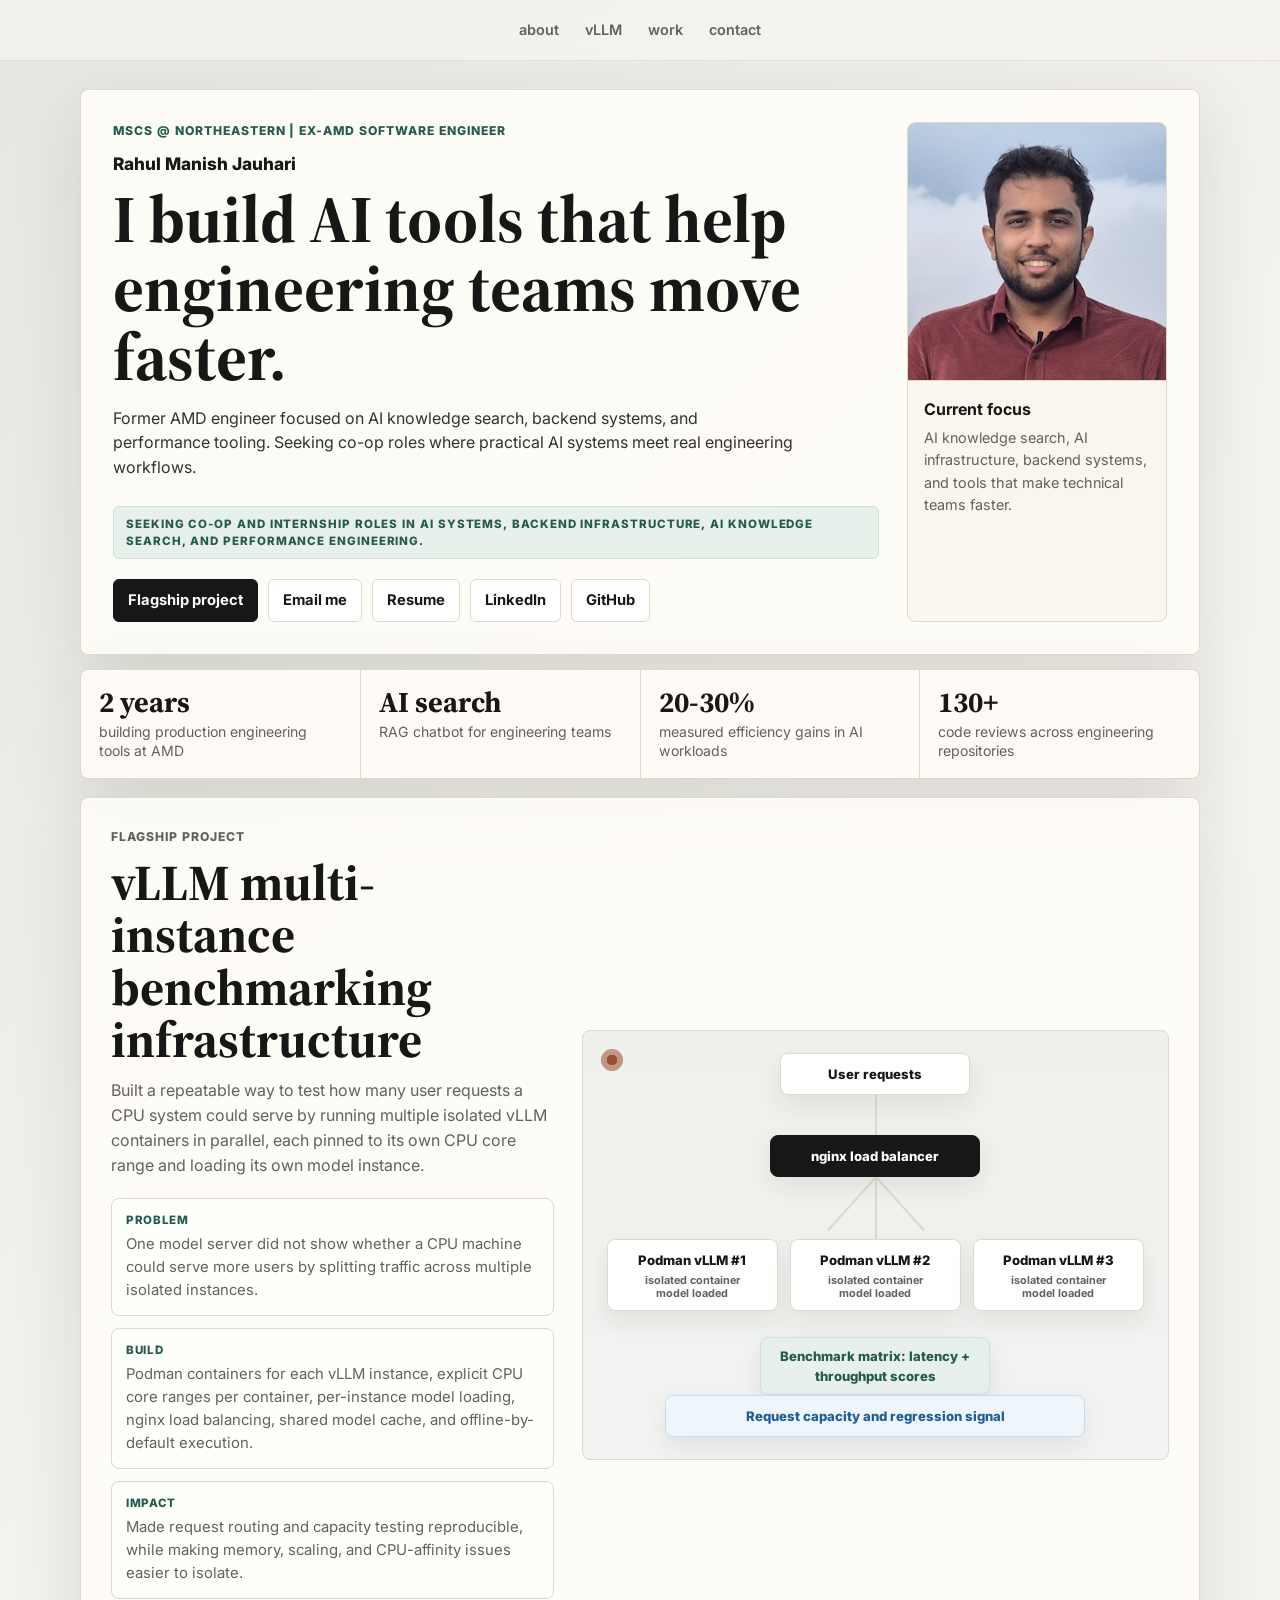
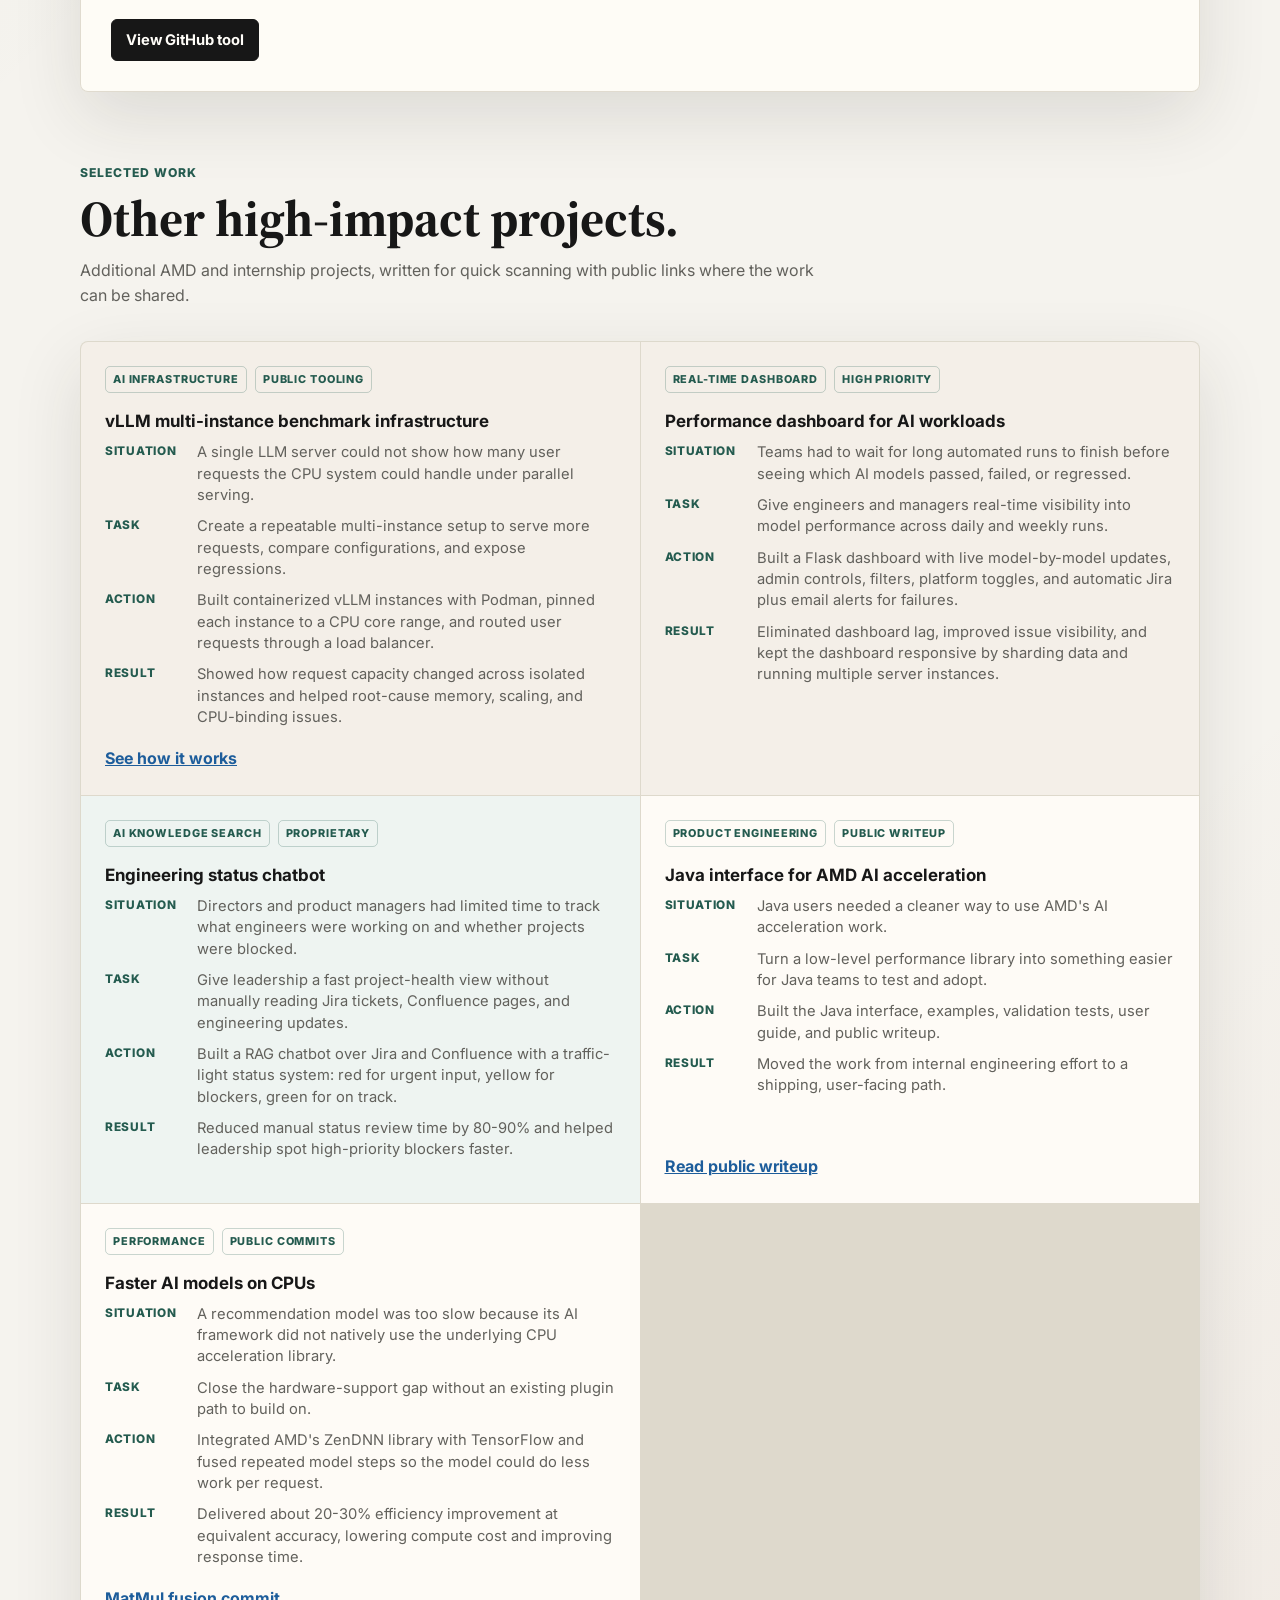
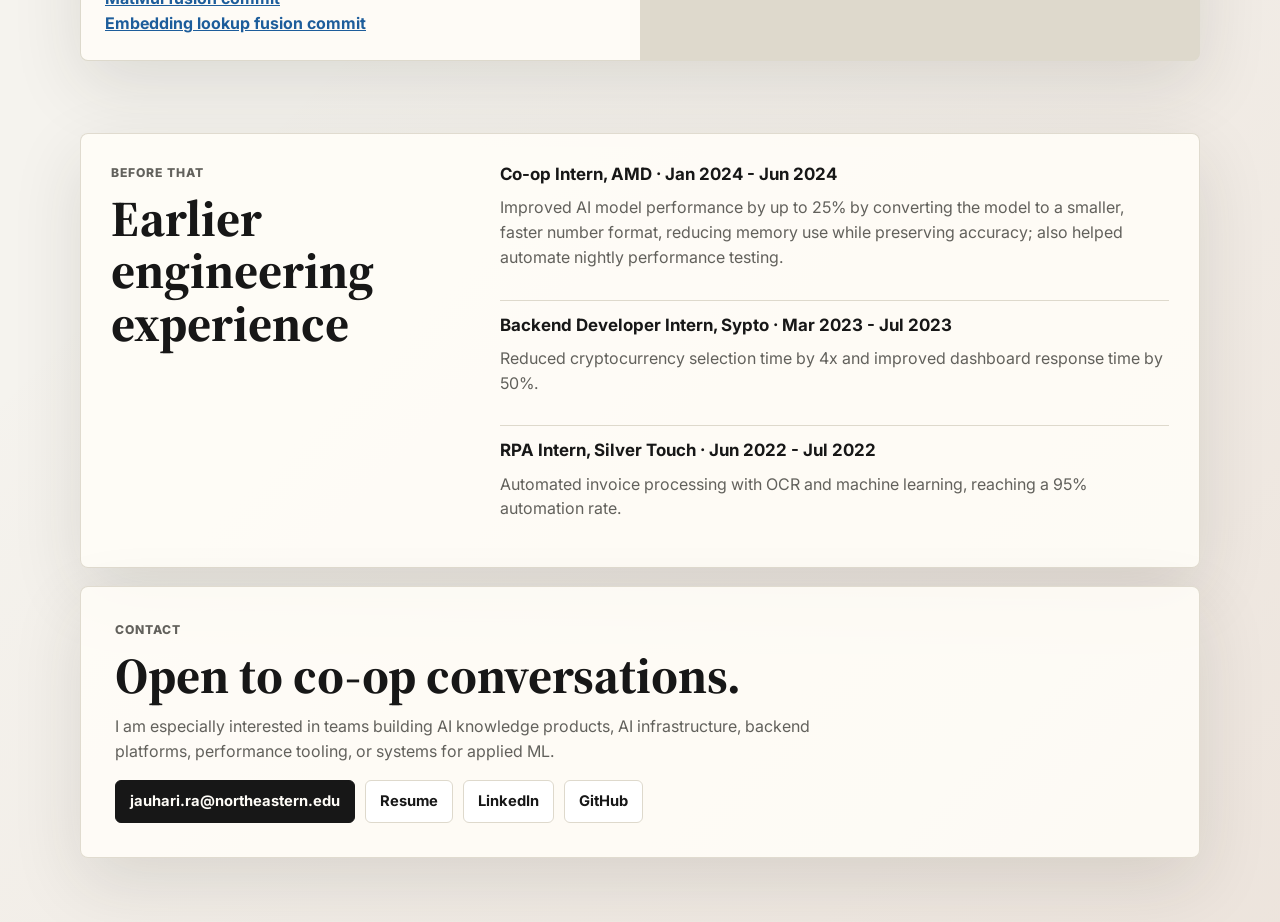
==== index.html @ abf19b7b "Remove code sharing disclaimer" ====
<!DOCTYPE html>
<html lang="en">
<head>
<meta charset="UTF-8">
<meta name="viewport" content="width=device-width, initial-scale=1.0">
<meta name="description" content="Rahul Manish Jauhari is an MSCS student at Northeastern and former AMD software engineer focused on practical AI systems, AI knowledge search, performance engineering, and backend infrastructure.">
<title>Rahul Manish Jauhari | Practical AI Systems</title>
<link rel="preconnect" href="https://fonts.googleapis.com">
<link rel="preconnect" href="https://fonts.gstatic.com" crossorigin>
<link href="https://fonts.googleapis.com/css2?family=Inter:wght@400;500;600;700;800&family=Source+Serif+4:wght@500;600;700&display=swap" rel="stylesheet">
<link rel="stylesheet" href="style.css">
</head>
<body>
<nav class="site-nav" aria-label="Primary">
  <a href="#about">about</a>
  <a href="#flagship">vLLM</a>
  <a href="#work">work</a>
  <a href="#contact">contact</a>
</nav>

<main>
  <section class="hero" id="about">
    <div class="hero-copy">
      <p class="kicker">MSCS @ Northeastern | Ex-AMD Software Engineer</p>
      <p class="identity">Rahul Manish Jauhari</p>
      <h1>I build AI tools that help engineering teams move faster.</h1>
      <p class="lede">
        Former AMD engineer focused on AI knowledge search, backend systems, and performance tooling. Seeking co-op roles where practical AI systems meet real engineering workflows.
      </p>
      <div class="availability">Seeking co-op and internship roles in AI systems, backend infrastructure, AI knowledge search, and performance engineering.</div>
      <div class="actions" aria-label="Primary links">
        <a class="button primary" href="#flagship">Flagship project</a>
        <a class="button" href="mailto:jauhari.ra@northeastern.edu">Email me</a>
        <a class="button" href="mailto:jauhari.ra@northeastern.edu?subject=Resume%20request">Resume</a>
        <a class="button" href="https://www.linkedin.com/in/rahuljauhari/" target="_blank" rel="noopener">LinkedIn</a>
        <a class="button" href="https://github.com/rahuljauhari3" target="_blank" rel="noopener">GitHub</a>
      </div>
    </div>
    <aside class="portrait-card" aria-label="Rahul Jauhari profile">
      <img src="photo.png" alt="Rahul Jauhari">
      <div>
        <strong>Current focus</strong>
        <span>AI knowledge search, AI infrastructure, backend systems, and tools that make technical teams faster.</span>
      </div>
    </aside>
  </section>

  <section class="metrics" aria-label="Career highlights">
    <div>
      <strong>2 years</strong>
      <span>building production engineering tools at AMD</span>
    </div>
    <div>
      <strong>AI search</strong>
      <span>RAG chatbot for engineering teams</span>
    </div>
    <div>
      <strong>20-30%</strong>
      <span>measured efficiency gains in AI workloads</span>
    </div>
    <div>
      <strong>130+</strong>
      <span>code reviews across engineering repositories</span>
    </div>
  </section>

  <section class="flagship" id="flagship" aria-label="vLLM multi-instance benchmark infrastructure case study">
    <div class="flagship-copy">
      <p class="kicker">Flagship project</p>
      <h2>vLLM multi-instance benchmarking infrastructure</h2>
      <p>Built a repeatable way to test how many user requests a CPU system could serve by running multiple isolated vLLM containers in parallel, each pinned to its own CPU core range and loading its own model instance.</p>
      <dl class="case-points">
        <div><dt>Problem</dt><dd>One model server did not show whether a CPU machine could serve more users by splitting traffic across multiple isolated instances.</dd></div>
        <div><dt>Build</dt><dd>Podman containers for each vLLM instance, explicit CPU core ranges per container, per-instance model loading, nginx load balancing, shared model cache, and offline-by-default execution.</dd></div>
        <div><dt>Impact</dt><dd>Made request routing and capacity testing reproducible, while making memory, scaling, and CPU-affinity issues easier to isolate.</dd></div>
      </dl>
      <div class="actions compact-actions">
        <a class="button primary" href="https://github.com/amd/ZenDNN-pytorch-plugin/tree/main/.claude/skills/build-vllm-zentorch" target="_blank" rel="noopener">View GitHub tool</a>
      </div>
    </div>
    <div class="benchmark-animation" aria-label="Animated diagram of the vLLM benchmark flow">
      <div class="anim-node request">User requests</div>
      <div class="anim-line line-down"></div>
      <div class="anim-node balancer">nginx load balancer</div>
      <div class="fan fan-left"></div>
      <div class="fan fan-center"></div>
      <div class="fan fan-right"></div>
      <div class="instance-row">
        <div class="anim-node instance">Podman vLLM #1<span>isolated container<br>model loaded</span></div>
        <div class="anim-node instance">Podman vLLM #2<span>isolated container<br>model loaded</span></div>
        <div class="anim-node instance">Podman vLLM #3<span>isolated container<br>model loaded</span></div>
      </div>
      <div class="anim-node cache">Benchmark matrix: latency + throughput scores</div>
      <div class="anim-node results">Request capacity and regression signal</div>
      <span class="packet packet-a"></span>
      <span class="packet packet-b"></span>
      <span class="packet packet-c"></span>
      <span class="packet packet-d"></span>
      <span class="packet packet-e"></span>
      <span class="packet packet-f"></span>
    </div>
  </section>

  <section class="section-heading" id="work">
    <p class="kicker">Selected work</p>
    <h2>Other high-impact projects.</h2>
    <p>Additional AMD and internship projects, written for quick scanning with public links where the work can be shared.</p>
  </section>

  <section class="work-grid" aria-label="Selected AMD work in STAR format">
    <article class="work-card featured alt">
      <div class="card-topline">
        <span>AI infrastructure</span>
        <span>Public tooling</span>
      </div>
      <h3>vLLM multi-instance benchmark infrastructure</h3>
      <dl class="star-list">
        <div><dt>Situation</dt><dd>A single LLM server could not show how many user requests the CPU system could handle under parallel serving.</dd></div>
        <div><dt>Task</dt><dd>Create a repeatable multi-instance setup to serve more requests, compare configurations, and expose regressions.</dd></div>
        <div><dt>Action</dt><dd>Built containerized vLLM instances with Podman, pinned each instance to a CPU core range, and routed user requests through a load balancer.</dd></div>
        <div><dt>Result</dt><dd>Showed how request capacity changed across isolated instances and helped root-cause memory, scaling, and CPU-binding issues.</dd></div>
      </dl>
      <a href="#flagship">See how it works</a>
    </article>

    <article class="work-card featured alt">
      <div class="card-topline">
        <span>Real-time dashboard</span>
        <span>High priority</span>
      </div>
      <h3>Performance dashboard for AI workloads</h3>
      <dl class="star-list">
        <div><dt>Situation</dt><dd>Teams had to wait for long automated runs to finish before seeing which AI models passed, failed, or regressed.</dd></div>
        <div><dt>Task</dt><dd>Give engineers and managers real-time visibility into model performance across daily and weekly runs.</dd></div>
        <div><dt>Action</dt><dd>Built a Flask dashboard with live model-by-model updates, admin controls, filters, platform toggles, and automatic Jira plus email alerts for failures.</dd></div>
        <div><dt>Result</dt><dd>Eliminated dashboard lag, improved issue visibility, and kept the dashboard responsive by sharding data and running multiple server instances.</dd></div>
      </dl>
    </article>

    <article class="work-card featured">
      <div class="card-topline">
        <span>AI knowledge search</span>
        <span>Proprietary</span>
      </div>
      <h3>Engineering status chatbot</h3>
      <dl class="star-list">
        <div><dt>Situation</dt><dd>Directors and product managers had limited time to track what engineers were working on and whether projects were blocked.</dd></div>
        <div><dt>Task</dt><dd>Give leadership a fast project-health view without manually reading Jira tickets, Confluence pages, and engineering updates.</dd></div>
        <div><dt>Action</dt><dd>Built a RAG chatbot over Jira and Confluence with a traffic-light status system: red for urgent input, yellow for blockers, green for on track.</dd></div>
        <div><dt>Result</dt><dd>Reduced manual status review time by 80-90% and helped leadership spot high-priority blockers faster.</dd></div>
      </dl>
    </article>

    <article class="work-card">
      <div class="card-topline">
        <span>Product engineering</span>
        <span>Public writeup</span>
      </div>
      <h3>Java interface for AMD AI acceleration</h3>
      <dl class="star-list">
        <div><dt>Situation</dt><dd>Java users needed a cleaner way to use AMD's AI acceleration work.</dd></div>
        <div><dt>Task</dt><dd>Turn a low-level performance library into something easier for Java teams to test and adopt.</dd></div>
        <div><dt>Action</dt><dd>Built the Java interface, examples, validation tests, user guide, and public writeup.</dd></div>
        <div><dt>Result</dt><dd>Moved the work from internal engineering effort to a shipping, user-facing path.</dd></div>
      </dl>
      <a href="https://github.com/tensorflow/java/commit/3f94211d016fe8ec3f34a1f20b6824e865b2b8a9" target="_blank" rel="noopener">Read public writeup</a>
    </article>

    <article class="work-card">
      <div class="card-topline">
        <span>Performance</span>
        <span>Public commits</span>
      </div>
      <h3>Faster AI models on CPUs</h3>
      <dl class="star-list">
        <div><dt>Situation</dt><dd>A recommendation model was too slow because its AI framework did not natively use the underlying CPU acceleration library.</dd></div>
        <div><dt>Task</dt><dd>Close the hardware-support gap without an existing plugin path to build on.</dd></div>
        <div><dt>Action</dt><dd>Integrated AMD's ZenDNN library with TensorFlow and fused repeated model steps so the model could do less work per request.</dd></div>
        <div><dt>Result</dt><dd>Delivered about 20-30% efficiency improvement at equivalent accuracy, lowering compute cost and improving response time.</dd></div>
      </dl>
      <a href="https://github.com/amd/ZenDNN-tensorflow-plugin/commit/2c1650050182f00a0d45e8ec404236c8e188586e" target="_blank" rel="noopener">MatMul fusion commit</a>
      <a href="https://github.com/amd/ZenDNN-tensorflow-plugin/commit/29389e491c4b8b970abcb4ea4f7fc2820c6c2945" target="_blank" rel="noopener">Embedding lookup fusion commit</a>
    </article>
  </section>

  <section class="experience-strip" aria-label="Additional experience">
    <div>
      <p class="kicker">Before that</p>
      <h2>Earlier engineering experience</h2>
    </div>
    <div class="timeline">
      <article>
        <h3>Co-op Intern, AMD · Jan 2024 - Jun 2024</h3>
        <p>Improved AI model performance by up to 25% by converting the model to a smaller, faster number format, reducing memory use while preserving accuracy; also helped automate nightly performance testing.</p>
      </article>
      <article>
        <h3>Backend Developer Intern, Sypto · Mar 2023 - Jul 2023</h3>
        <p>Reduced cryptocurrency selection time by 4x and improved dashboard response time by 50%.</p>
      </article>
      <article>
        <h3>RPA Intern, Silver Touch · Jun 2022 - Jul 2022</h3>
        <p>Automated invoice processing with OCR and machine learning, reaching a 95% automation rate.</p>
      </article>
    </div>
  </section>

  <section class="contact" id="contact">
    <p class="kicker">Contact</p>
    <h2>Open to co-op conversations.</h2>
    <p>I am especially interested in teams building AI knowledge products, AI infrastructure, backend platforms, performance tooling, or systems for applied ML.</p>
    <div class="actions">
      <a class="button primary" href="mailto:jauhari.ra@northeastern.edu">jauhari.ra@northeastern.edu</a>
      <a class="button" href="mailto:jauhari.ra@northeastern.edu?subject=Resume%20request">Resume</a>
      <a class="button" href="https://www.linkedin.com/in/rahuljauhari/" target="_blank" rel="noopener">LinkedIn</a>
      <a class="button" href="https://github.com/rahuljauhari3" target="_blank" rel="noopener">GitHub</a>
    </div>
  </section>
</main>
</body>
</html>
---- style.css ----
:root {
  --bg: #f5f3ee;
  --paper: #fffdf8;
  --ink: #171717;
  --muted: #62615c;
  --line: #ded9cc;
  --soft: #ebe7dc;
  --green: #245b4f;
  --blue: #1d5d9b;
  --rust: #9a4f2e;
  --shadow: 0 24px 70px rgba(43, 38, 29, 0.12);
}

* {
  box-sizing: border-box;
}

html {
  scroll-behavior: smooth;
}

body {
  margin: 0;
  background:
    linear-gradient(135deg, rgba(36, 91, 79, 0.08), transparent 32%),
    linear-gradient(315deg, rgba(154, 79, 46, 0.09), transparent 34%),
    var(--bg);
  color: var(--ink);
  font-family: Inter, -apple-system, BlinkMacSystemFont, "Segoe UI", sans-serif;
  line-height: 1.55;
}

.site-nav {
  position: sticky;
  top: 0;
  z-index: 10;
  display: flex;
  justify-content: center;
  gap: 6px;
  padding: 12px 16px;
  background: rgba(245, 243, 238, 0.82);
  border-bottom: 1px solid rgba(222, 217, 204, 0.72);
  backdrop-filter: blur(14px);
}

.site-nav a {
  padding: 7px 10px;
  color: var(--muted);
  border-radius: 6px;
  font-size: 0.9rem;
  font-weight: 600;
  text-decoration: none;
}

.site-nav a:hover {
  color: var(--ink);
  background: rgba(255, 253, 248, 0.9);
}

main {
  width: min(1120px, calc(100% - 32px));
  margin: 0 auto;
  padding: 28px 0 64px;
}

.hero,
.metrics,
.work-grid,
.system-sketch,
.details-grid,
.flagship,
.experience-strip,
.contact {
  border: 1px solid rgba(222, 217, 204, 0.92);
  background: rgba(255, 253, 248, 0.88);
  box-shadow: var(--shadow);
}

.hero {
  display: grid;
  grid-template-columns: minmax(0, 1fr) 260px;
  gap: 28px;
  align-items: stretch;
  padding: 32px;
  border-radius: 8px;
}

.hero-copy {
  display: flex;
  flex-direction: column;
  justify-content: center;
}

.kicker,
.card-topline,
.availability {
  letter-spacing: 0.08em;
  text-transform: uppercase;
}

.kicker {
  margin: 0 0 10px;
  color: var(--green);
  font-size: 0.76rem;
  font-weight: 800;
}

.identity {
  margin: 0 0 6px;
  color: var(--ink);
  font-size: 1.08rem;
  font-weight: 800;
}

h1,
h2,
h3,
p {
  margin-top: 0;
}

h1,
h2 {
  font-family: "Source Serif 4", Georgia, serif;
  line-height: 1.04;
}

h1 {
  max-width: 720px;
  margin-bottom: 14px;
  font-size: clamp(2.15rem, 5.2vw, 4.2rem);
  letter-spacing: 0;
}

h2 {
  margin-bottom: 12px;
  font-size: clamp(1.8rem, 4vw, 3.15rem);
  letter-spacing: 0;
}

h3 {
  margin-bottom: 10px;
  font-size: 1.06rem;
  line-height: 1.25;
}

.lede {
  max-width: 680px;
  color: #33322e;
  font-size: 1rem;
}

.availability {
  width: fit-content;
  max-width: 100%;
  margin: 10px 0 20px;
  padding: 9px 12px;
  color: var(--green);
  background: #e8f0ec;
  border: 1px solid #cfe1d9;
  border-radius: 6px;
  font-size: 0.72rem;
  font-weight: 800;
  line-height: 1.45;
}

.actions {
  display: flex;
  flex-wrap: wrap;
  gap: 10px;
}

.button {
  display: inline-flex;
  min-height: 42px;
  align-items: center;
  justify-content: center;
  padding: 9px 14px;
  color: var(--ink);
  background: #ffffff;
  border: 1px solid var(--line);
  border-radius: 6px;
  font-size: 0.92rem;
  font-weight: 700;
  text-decoration: none;
}

.button.primary {
  color: #fffdf8;
  background: var(--ink);
  border-color: var(--ink);
}

.button:hover {
  transform: translateY(-1px);
}

.portrait-card {
  display: flex;
  flex-direction: column;
  min-height: 100%;
  overflow: hidden;
  border: 1px solid var(--line);
  border-radius: 8px;
  background: #f9f6ee;
}

.portrait-card img {
  width: 100%;
  aspect-ratio: 1 / 1;
  object-fit: cover;
  border-bottom: 1px solid var(--line);
}

.portrait-card div {
  padding: 16px;
}

.portrait-card strong,
.portrait-card span {
  display: block;
}

.portrait-card span {
  margin-top: 5px;
  color: var(--muted);
  font-size: 0.9rem;
}

@media (max-width: 1040px) and (min-width: 921px) {
  .hero {
    grid-template-columns: minmax(0, 1fr) 220px;
  }
}

.metrics {
  display: grid;
  grid-template-columns: repeat(4, minmax(0, 1fr));
  gap: 1px;
  overflow: hidden;
  margin-top: 14px;
  border-radius: 8px;
  background: var(--line);
}

.metrics div {
  min-width: 0;
  padding: 18px;
  background: rgba(255, 253, 248, 0.96);
}

.metrics strong {
  display: block;
  margin-bottom: 5px;
  font-family: "Source Serif 4", Georgia, serif;
  font-size: 1.8rem;
  line-height: 1;
}

.metrics span {
  display: block;
  color: var(--muted);
  font-size: 0.88rem;
  line-height: 1.35;
}

.section-heading {
  max-width: 760px;
  padding: 72px 0 18px;
}

.section-heading p:not(.kicker) {
  color: var(--muted);
  font-size: 1rem;
}

.work-grid {
  display: grid;
  grid-template-columns: repeat(2, minmax(0, 1fr));
  gap: 1px;
  overflow: hidden;
  border-radius: 8px;
  background: var(--line);
}

.work-card {
  display: flex;
  min-width: 0;
  flex-direction: column;
  padding: 24px;
  background: rgba(255, 253, 248, 0.96);
}

.work-card.featured {
  background: #eef4f1;
}

.work-card.alt {
  background: #f4efe8;
}

.card-topline {
  display: flex;
  flex-wrap: wrap;
  gap: 8px;
  margin-bottom: 18px;
  color: var(--green);
  font-size: 0.68rem;
  font-weight: 800;
}

.card-topline span {
  padding: 4px 7px;
  border: 1px solid rgba(36, 91, 79, 0.24);
  border-radius: 5px;
}

.work-card p,
.work-card li,
.details-grid p,
.experience-strip p,
.contact p,
.system-sketch p {
  color: var(--muted);
}

.work-card ul {
  margin: 6px 0 18px;
  padding-left: 18px;
}

.work-card li {
  margin-bottom: 8px;
  font-size: 0.92rem;
}

.star-list {
  display: grid;
  gap: 10px;
  margin: 0 0 18px;
}

.star-list div {
  display: grid;
  grid-template-columns: 82px minmax(0, 1fr);
  gap: 10px;
  align-items: start;
}

.star-list dt {
  color: var(--green);
  font-size: 0.74rem;
  font-weight: 800;
  letter-spacing: 0.06em;
  text-transform: uppercase;
}

.star-list dd {
  margin: 0;
  color: var(--muted);
  font-size: 0.92rem;
  line-height: 1.45;
}

.work-card a {
  margin-top: auto;
  color: var(--blue);
  font-weight: 700;
}

.flagship {
  display: grid;
  grid-template-columns: 0.86fr 1.14fr;
  gap: 28px;
  align-items: center;
  margin-top: 18px;
  padding: 30px;
  border-radius: 8px;
}

.flagship-copy p {
  color: var(--muted);
}

.case-points {
  display: grid;
  gap: 12px;
  margin: 20px 0;
}

.case-points div {
  padding: 13px 14px;
  background: rgba(255, 255, 255, 0.64);
  border: 1px solid var(--line);
  border-radius: 8px;
}

.case-points dt {
  margin-bottom: 3px;
  color: var(--green);
  font-size: 0.72rem;
  font-weight: 800;
  letter-spacing: 0.06em;
  text-transform: uppercase;
}

.case-points dd {
  margin: 0;
  color: var(--muted);
  font-size: 0.93rem;
}

.compact-actions {
  margin-top: 8px;
}

.benchmark-animation {
  position: relative;
  min-height: 430px;
  overflow: hidden;
  padding: 24px;
  background:
    linear-gradient(180deg, rgba(36, 91, 79, 0.08), rgba(29, 93, 155, 0.06)),
    #fffdf8;
  border: 1px solid var(--line);
  border-radius: 8px;
}

.anim-node {
  position: absolute;
  z-index: 2;
  display: flex;
  align-items: center;
  justify-content: center;
  min-height: 42px;
  padding: 8px 12px;
  color: var(--ink);
  background: #ffffff;
  border: 1px solid var(--line);
  border-radius: 8px;
  box-shadow: 0 10px 25px rgba(43, 38, 29, 0.08);
  font-size: 0.82rem;
  font-weight: 800;
  text-align: center;
}

.request {
  top: 22px;
  left: 50%;
  width: 190px;
  transform: translateX(-50%);
}

.balancer {
  top: 104px;
  left: 50%;
  width: 210px;
  color: #fffdf8;
  background: var(--ink);
  border-color: var(--ink);
  transform: translateX(-50%);
}

.instance-row {
  position: absolute;
  top: 208px;
  left: 24px;
  right: 24px;
  display: grid;
  grid-template-columns: repeat(3, minmax(0, 1fr));
  gap: 12px;
}

.instance-row .anim-node {
  position: static;
  min-height: 72px;
  flex-direction: column;
  gap: 4px;
  animation: node-pulse 3.6s ease-in-out infinite;
}

.instance-row .anim-node span {
  color: var(--muted);
  font-size: 0.68rem;
  font-weight: 700;
  line-height: 1.2;
}

.instance-row .anim-node:nth-child(2) {
  animation-delay: 0.35s;
}

.instance-row .anim-node:nth-child(3) {
  animation-delay: 0.7s;
}

.cache {
  left: 50%;
  top: 306px;
  width: 230px;
  color: var(--green);
  background: #e8f0ec;
  border-color: #cfe1d9;
  transform: translateX(-50%);
  animation: cache-pulse 3.6s ease-in-out infinite;
}

.results {
  left: 50%;
  bottom: 22px;
  width: min(420px, calc(100% - 48px));
  color: var(--blue);
  background: #eef5fb;
  border-color: #c8dceb;
  transform: translateX(-50%);
}

.anim-line,
.fan {
  position: absolute;
  z-index: 1;
  background: var(--line);
  transform-origin: top center;
}

.line-down {
  top: 64px;
  left: 50%;
  width: 2px;
  height: 40px;
}

.fan {
  top: 146px;
  left: 50%;
  width: 2px;
  height: 72px;
}

.fan-left {
  transform: rotate(42deg);
}

.fan-center {
  transform: rotate(0deg);
}

.fan-right {
  transform: rotate(-42deg);
}

.packet {
  position: absolute;
  z-index: 3;
  width: 10px;
  height: 10px;
  background: var(--rust);
  border-radius: 50%;
  box-shadow: 0 0 0 6px rgba(154, 79, 46, 0.12);
  animation-duration: 3.6s;
  animation-timing-function: linear;
  animation-iteration-count: infinite;
}

.packet-a { animation-name: packet-left; animation-delay: 0s; }
.packet-b { animation-name: packet-center; animation-delay: 0.55s; }
.packet-c { animation-name: packet-right; animation-delay: 1.1s; }
.packet-d { animation-name: packet-left; animation-delay: 1.65s; }
.packet-e { animation-name: packet-center; animation-delay: 2.2s; }
.packet-f { animation-name: packet-right; animation-delay: 2.75s; }

@keyframes packet-left {
  0% { top: 43px; left: 50%; opacity: 0; }
  8% { opacity: 1; }
  28% { top: 125px; left: 50%; }
  50% { top: 238px; left: 18%; }
  70% { top: 332px; left: 50%; }
  88% { top: 383px; left: 50%; opacity: 1; }
  100% { top: 383px; left: 50%; opacity: 0; }
}

@keyframes packet-center {
  0% { top: 43px; left: 50%; opacity: 0; }
  8% { opacity: 1; }
  28% { top: 125px; left: 50%; }
  50% { top: 238px; left: 50%; }
  70% { top: 332px; left: 50%; }
  88% { top: 383px; left: 50%; opacity: 1; }
  100% { top: 383px; left: 50%; opacity: 0; }
}

@keyframes packet-right {
  0% { top: 43px; left: 50%; opacity: 0; }
  8% { opacity: 1; }
  28% { top: 125px; left: 50%; }
  50% { top: 238px; left: 82%; }
  70% { top: 332px; left: 50%; }
  88% { top: 383px; left: 50%; opacity: 1; }
  100% { top: 383px; left: 50%; opacity: 0; }
}

@keyframes node-pulse {
  0%, 100% { border-color: var(--line); transform: translateY(0); }
  45% { border-color: var(--green); transform: translateY(-2px); }
}

@keyframes cache-pulse {
  0%, 100% { box-shadow: 0 10px 25px rgba(43, 38, 29, 0.08); }
  55% { box-shadow: 0 0 0 8px rgba(36, 91, 79, 0.1); }
}

@media (prefers-reduced-motion: reduce) {
  .packet,
  .instance-row .anim-node,
  .cache {
    animation: none;
  }
}

.system-sketch {
  display: grid;
  grid-template-columns: 0.9fr 1.1fr;
  gap: 26px;
  align-items: center;
  margin-top: 18px;
  padding: 30px;
  border-radius: 8px;
}

.flow {
  display: grid;
  grid-template-columns: repeat(5, minmax(0, 1fr));
  gap: 8px;
}

.flow span {
  display: flex;
  min-height: 76px;
  align-items: center;
  justify-content: center;
  padding: 10px;
  color: var(--ink);
  background: #fff;
  border: 1px solid var(--line);
  border-radius: 8px;
  font-size: 0.82rem;
  font-weight: 700;
  line-height: 1.25;
  text-align: center;
}

.details-grid {
  display: grid;
  grid-template-columns: repeat(2, minmax(0, 1fr));
  gap: 1px;
  overflow: hidden;
  border-radius: 8px;
  background: var(--line);
}

details {
  background: rgba(255, 253, 248, 0.96);
}

summary {
  padding: 20px 22px;
  cursor: pointer;
  font-weight: 800;
}

details p {
  margin: 0;
  padding: 0 22px 22px;
  font-size: 0.95rem;
}

.experience-strip {
  display: grid;
  grid-template-columns: 0.7fr 1.3fr;
  gap: 28px;
  margin-top: 72px;
  padding: 30px;
  border-radius: 8px;
}

.timeline {
  display: grid;
  gap: 14px;
}

.timeline article {
  padding-bottom: 14px;
  border-bottom: 1px solid var(--line);
}

.timeline article:last-child {
  padding-bottom: 0;
  border-bottom: 0;
}

.contact {
  margin-top: 18px;
  padding: 34px;
  border-radius: 8px;
}

.contact p {
  max-width: 720px;
}

@media (max-width: 920px) {
  .hero,
  .system-sketch,
  .flagship,
  .experience-strip {
    grid-template-columns: 1fr;
  }

  .portrait-card {
    display: grid;
    grid-template-columns: 112px minmax(0, 1fr);
    max-width: none;
  }

  .portrait-card img {
    height: 100%;
    border-right: 1px solid var(--line);
    border-bottom: 0;
  }

  .metrics,
  .work-grid,
  .details-grid {
    grid-template-columns: repeat(2, minmax(0, 1fr));
  }

  .flow {
    grid-template-columns: 1fr;
  }

  .flow span {
    min-height: 52px;
  }
}

@media (max-width: 620px) {
  main {
    width: min(100% - 24px, 1120px);
    padding-top: 18px;
  }

  .site-nav {
    justify-content: flex-start;
    overflow-x: auto;
  }

  .hero,
  .system-sketch,
  .flagship,
  .experience-strip,
  .contact {
    padding: 18px;
  }

  .benchmark-animation {
    min-height: 380px;
    padding: 18px;
  }

  .instance-row {
    left: 18px;
    right: 18px;
    gap: 7px;
  }

  .anim-node {
    font-size: 0.72rem;
    padding: 7px 8px;
  }

  .instance-row .anim-node {
    min-height: 78px;
  }

  .instance-row .anim-node span {
    font-size: 0.61rem;
  }

  .request,
  .balancer,
  .cache {
    width: min(210px, calc(100% - 36px));
  }

  .metrics,
  .work-grid,
  .details-grid {
    grid-template-columns: 1fr;
  }

  .work-card {
    padding: 22px;
  }

  .star-list div {
    grid-template-columns: 1fr;
    gap: 2px;
  }

  .section-heading {
    padding-top: 54px;
  }

  h1 {
    font-size: clamp(1.9rem, 10vw, 2.65rem);
    line-height: 1.08;
  }

  .identity {
    font-size: 1rem;
  }

  .lede {
    font-size: 0.95rem;
  }

  .availability {
    width: 100%;
    font-size: 0.68rem;
  }

  .actions .button {
    flex: 1 1 calc(50% - 10px);
  }

  .actions .button.primary {
    flex-basis: 100%;
  }

  .portrait-card {
    grid-template-columns: 82px minmax(0, 1fr);
  }

  .portrait-card div {
    padding: 12px;
  }

  .portrait-card span {
    font-size: 0.84rem;
  }
}
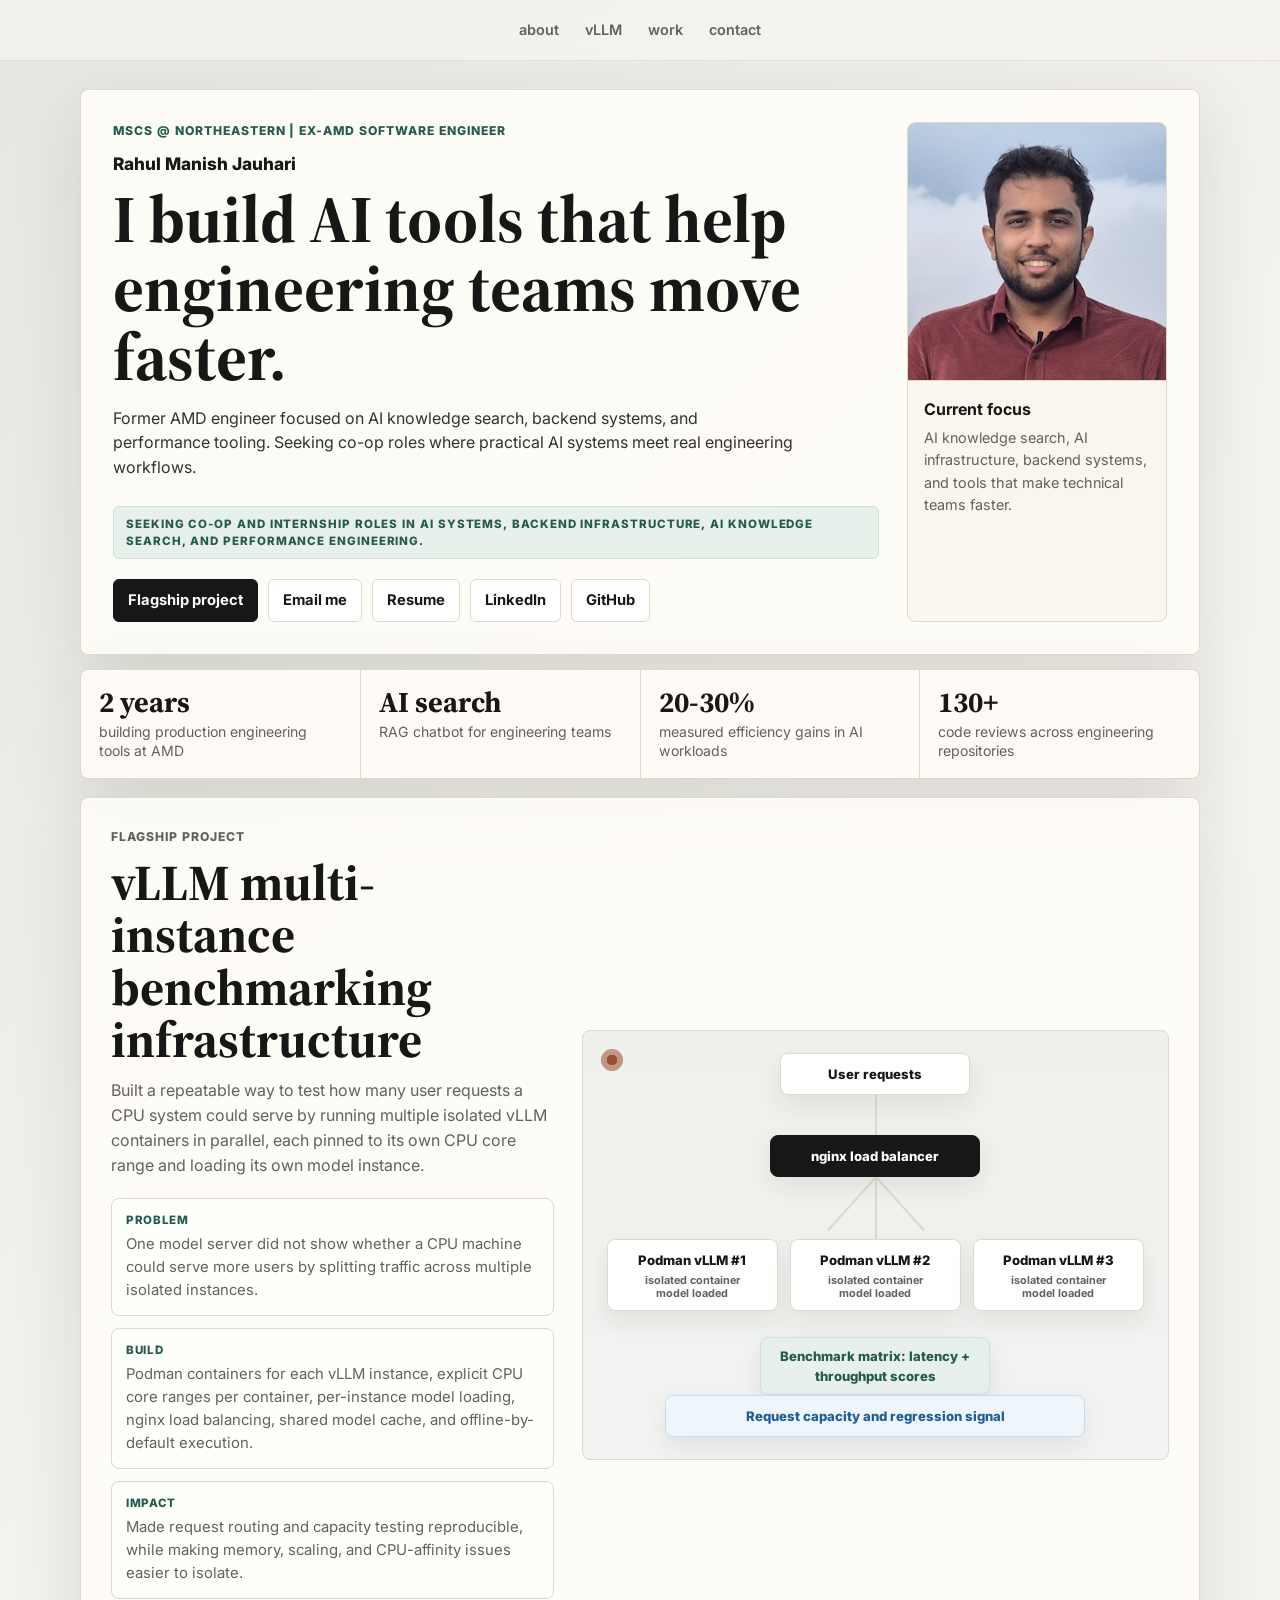
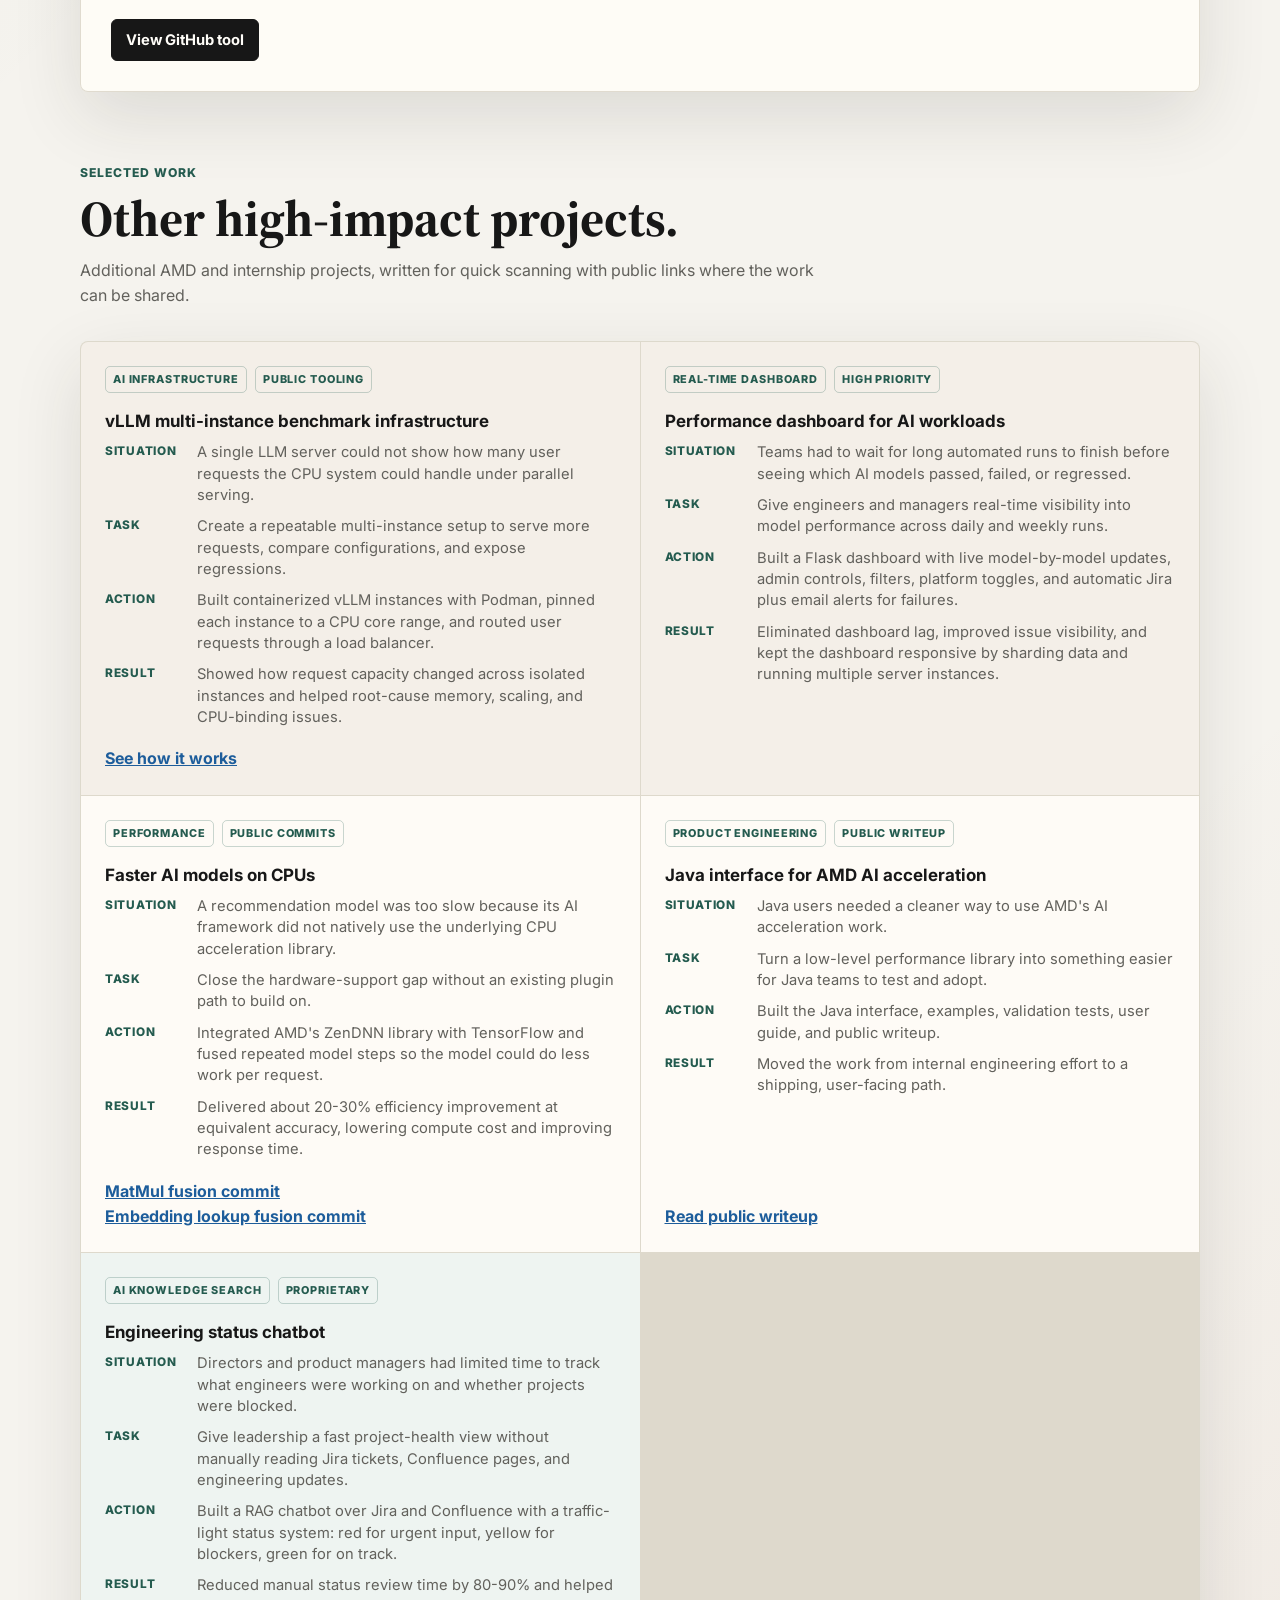
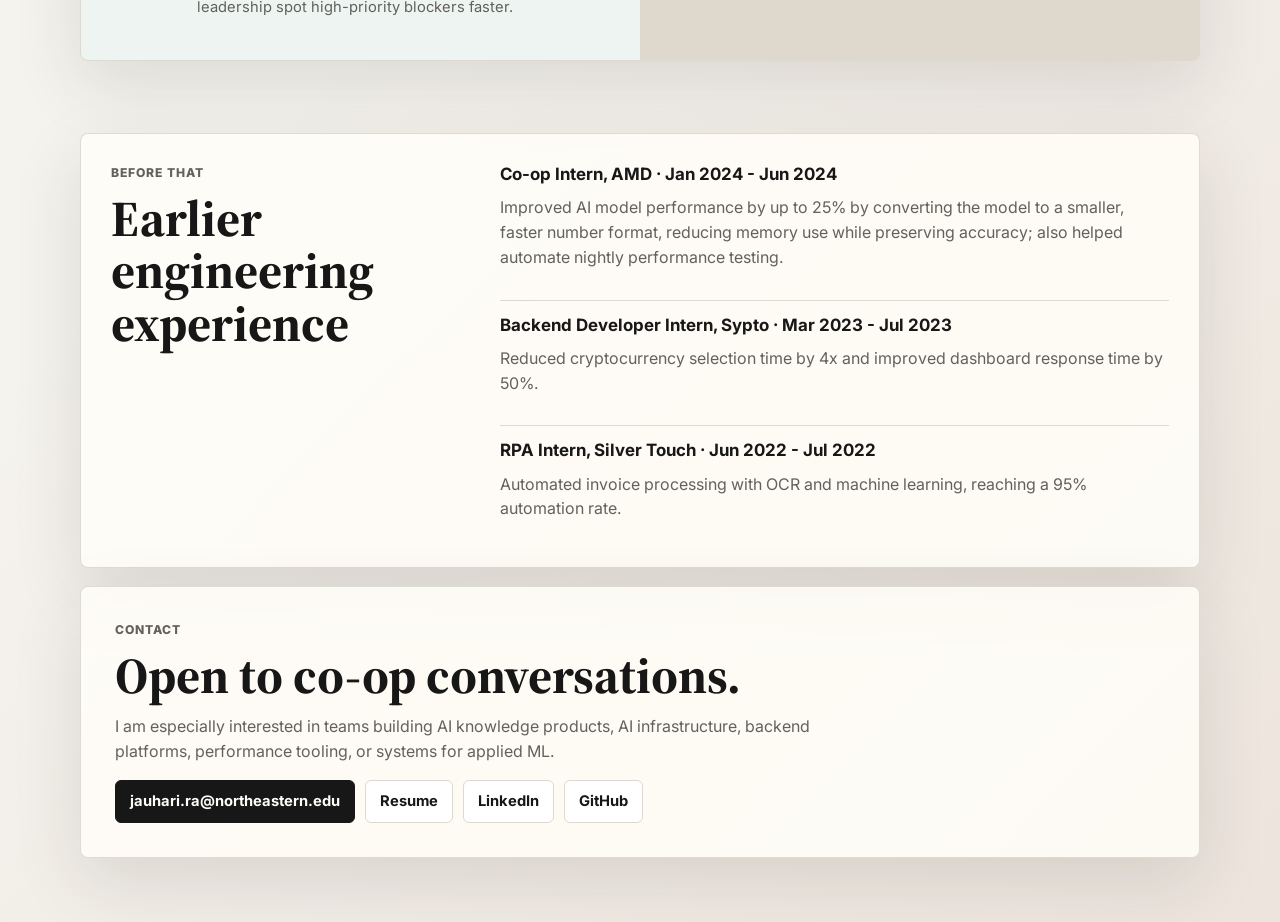
==== commit bfce5fd9: "Swap AI optimization and chatbot cards" ====
--- a/index.html
+++ b/index.html
@@ -137,6 +137,36 @@
       </dl>
     </article>
 
+    <article class="work-card">
+      <div class="card-topline">
+        <span>Performance</span>
+        <span>Public commits</span>
+      </div>
+      <h3>Faster AI models on CPUs</h3>
+      <dl class="star-list">
+        <div><dt>Situation</dt><dd>A recommendation model was too slow because its AI framework did not natively use the underlying CPU acceleration library.</dd></div>
+        <div><dt>Task</dt><dd>Close the hardware-support gap without an existing plugin path to build on.</dd></div>
+        <div><dt>Action</dt><dd>Integrated AMD's ZenDNN library with TensorFlow and fused repeated model steps so the model could do less work per request.</dd></div>
+        <div><dt>Result</dt><dd>Delivered about 20-30% efficiency improvement at equivalent accuracy, lowering compute cost and improving response time.</dd></div>
+      </dl>
+      <a href="https://github.com/amd/ZenDNN-tensorflow-plugin/commit/2c1650050182f00a0d45e8ec404236c8e188586e" target="_blank" rel="noopener">MatMul fusion commit</a>
+      <a href="https://github.com/amd/ZenDNN-tensorflow-plugin/commit/29389e491c4b8b970abcb4ea4f7fc2820c6c2945" target="_blank" rel="noopener">Embedding lookup fusion commit</a>
+    </article>
+    <article class="work-card">
+      <div class="card-topline">
+        <span>Product engineering</span>
+        <span>Public writeup</span>
+      </div>
+      <h3>Java interface for AMD AI acceleration</h3>
+      <dl class="star-list">
+        <div><dt>Situation</dt><dd>Java users needed a cleaner way to use AMD's AI acceleration work.</dd></div>
+        <div><dt>Task</dt><dd>Turn a low-level performance library into something easier for Java teams to test and adopt.</dd></div>
+        <div><dt>Action</dt><dd>Built the Java interface, examples, validation tests, user guide, and public writeup.</dd></div>
+        <div><dt>Result</dt><dd>Moved the work from internal engineering effort to a shipping, user-facing path.</dd></div>
+      </dl>
+      <a href="https://github.com/tensorflow/java/commit/3f94211d016fe8ec3f34a1f20b6824e865b2b8a9" target="_blank" rel="noopener">Read public writeup</a>
+    </article>
+
     <article class="work-card featured">
       <div class="card-topline">
         <span>AI knowledge search</span>
@@ -151,36 +181,6 @@
       </dl>
     </article>
 
-    <article class="work-card">
-      <div class="card-topline">
-        <span>Product engineering</span>
-        <span>Public writeup</span>
-      </div>
-      <h3>Java interface for AMD AI acceleration</h3>
-      <dl class="star-list">
-        <div><dt>Situation</dt><dd>Java users needed a cleaner way to use AMD's AI acceleration work.</dd></div>
-        <div><dt>Task</dt><dd>Turn a low-level performance library into something easier for Java teams to test and adopt.</dd></div>
-        <div><dt>Action</dt><dd>Built the Java interface, examples, validation tests, user guide, and public writeup.</dd></div>
-        <div><dt>Result</dt><dd>Moved the work from internal engineering effort to a shipping, user-facing path.</dd></div>
-      </dl>
-      <a href="https://github.com/tensorflow/java/commit/3f94211d016fe8ec3f34a1f20b6824e865b2b8a9" target="_blank" rel="noopener">Read public writeup</a>
-    </article>
-
-    <article class="work-card">
-      <div class="card-topline">
-        <span>Performance</span>
-        <span>Public commits</span>
-      </div>
-      <h3>Faster AI models on CPUs</h3>
-      <dl class="star-list">
-        <div><dt>Situation</dt><dd>A recommendation model was too slow because its AI framework did not natively use the underlying CPU acceleration library.</dd></div>
-        <div><dt>Task</dt><dd>Close the hardware-support gap without an existing plugin path to build on.</dd></div>
-        <div><dt>Action</dt><dd>Integrated AMD's ZenDNN library with TensorFlow and fused repeated model steps so the model could do less work per request.</dd></div>
-        <div><dt>Result</dt><dd>Delivered about 20-30% efficiency improvement at equivalent accuracy, lowering compute cost and improving response time.</dd></div>
-      </dl>
-      <a href="https://github.com/amd/ZenDNN-tensorflow-plugin/commit/2c1650050182f00a0d45e8ec404236c8e188586e" target="_blank" rel="noopener">MatMul fusion commit</a>
-      <a href="https://github.com/amd/ZenDNN-tensorflow-plugin/commit/29389e491c4b8b970abcb4ea4f7fc2820c6c2945" target="_blank" rel="noopener">Embedding lookup fusion commit</a>
-    </article>
   </section>
 
   <section class="experience-strip" aria-label="Additional experience">
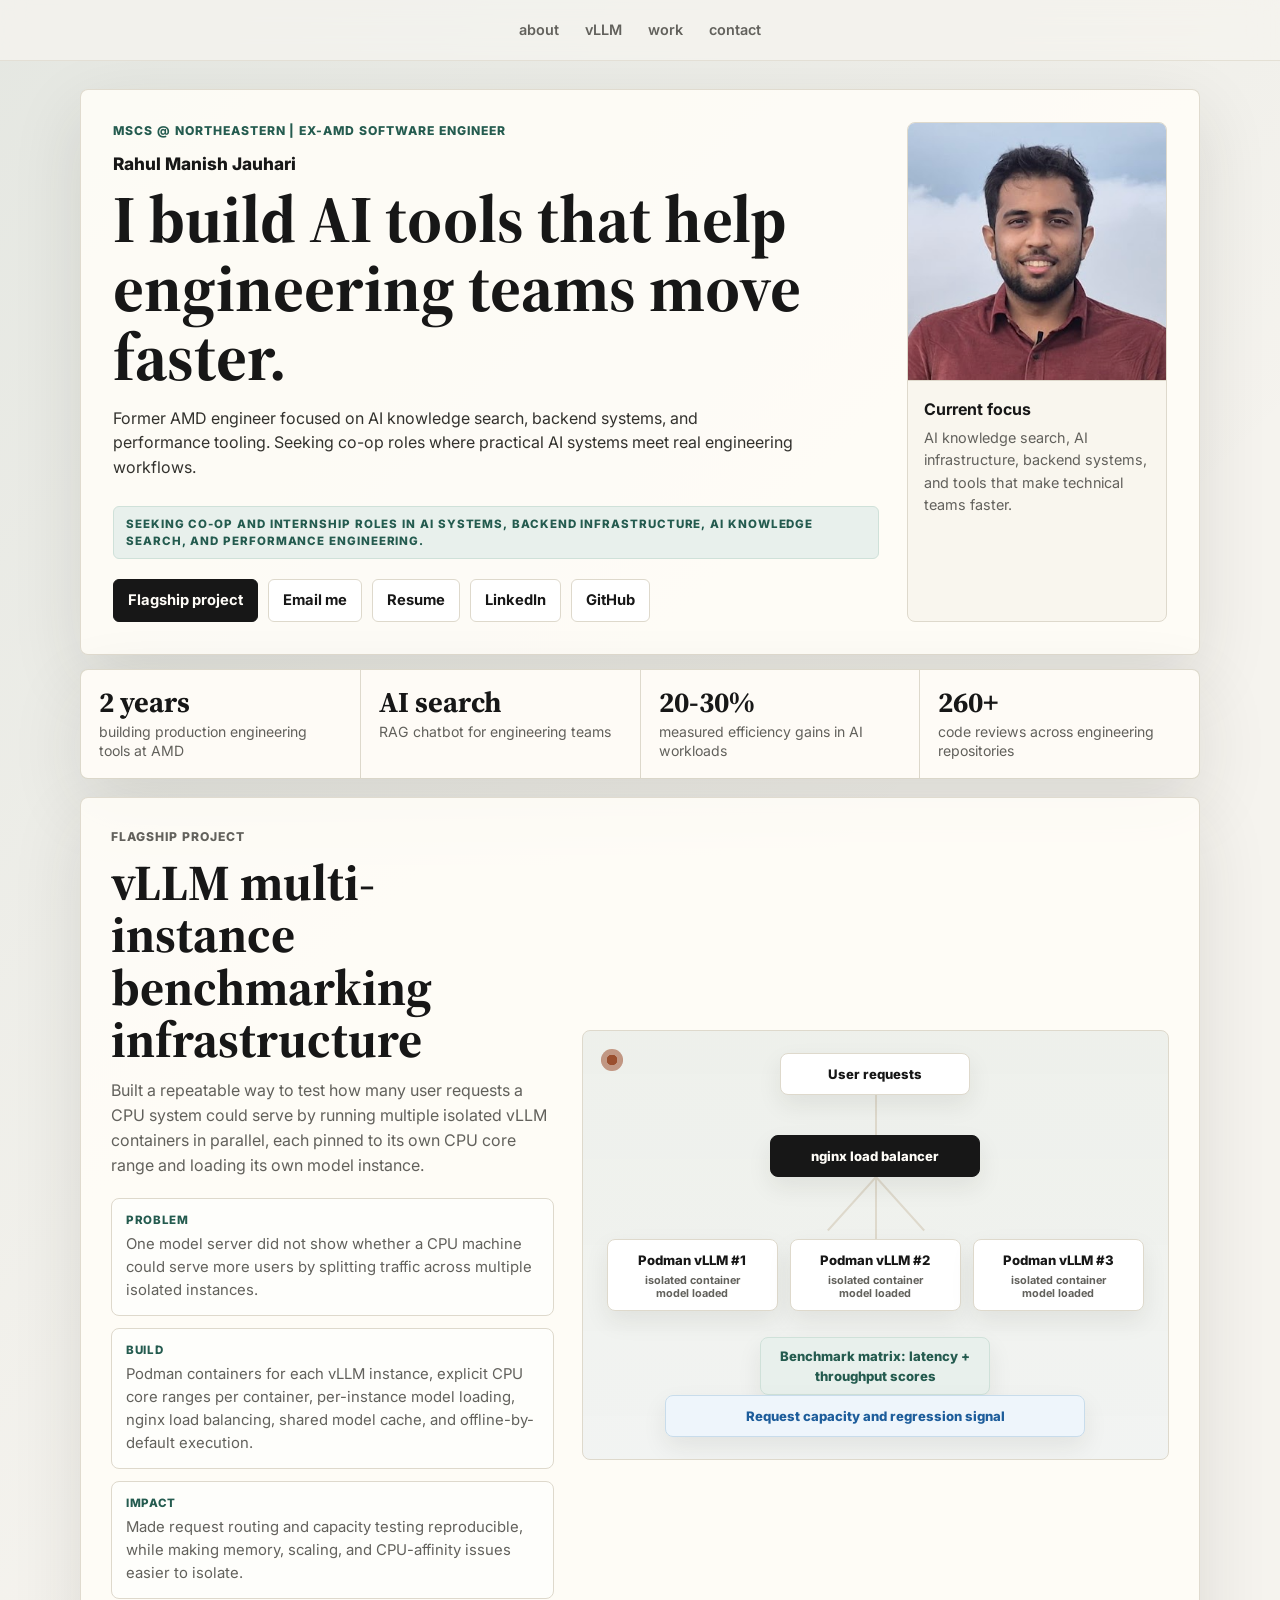
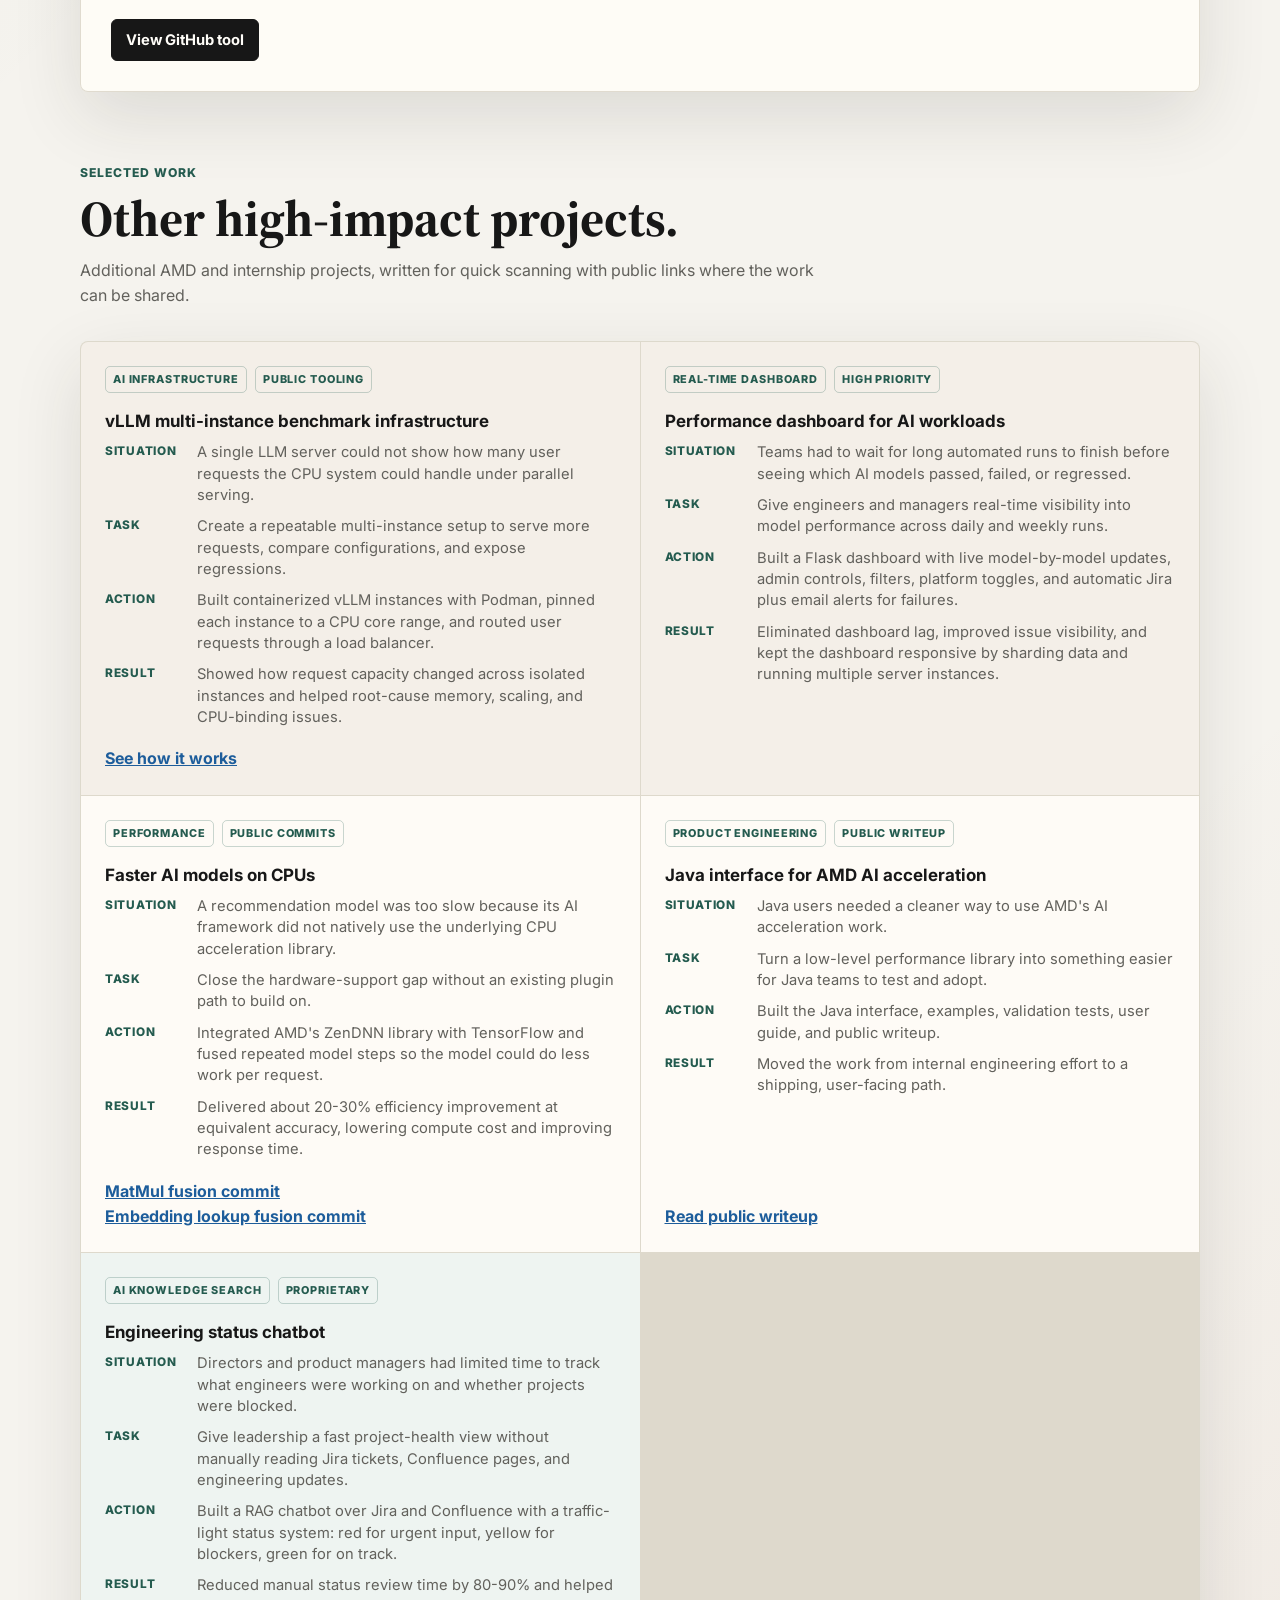
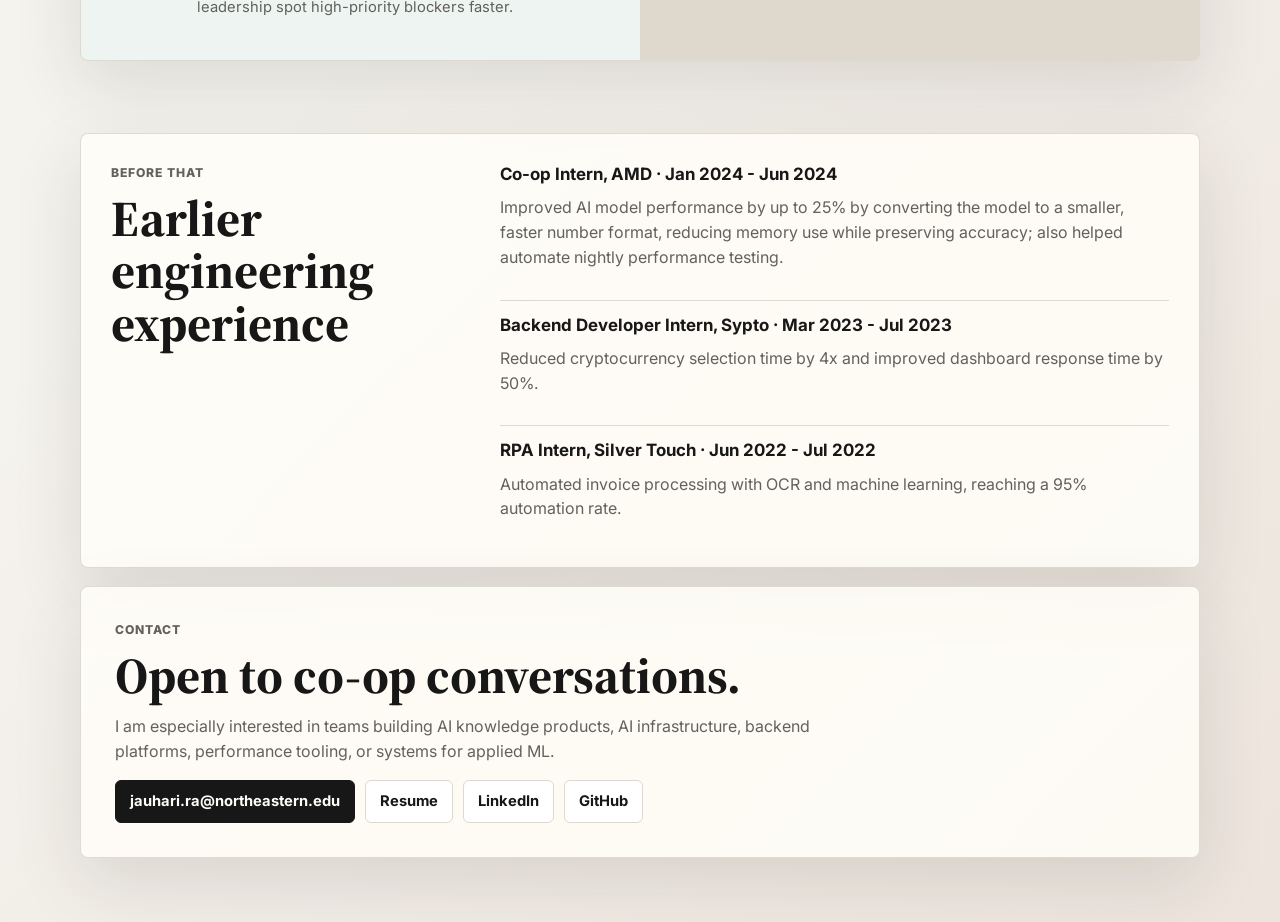
==== commit 8ed5ddf9: "Update code review metric" ====
--- a/index.html
+++ b/index.html
@@ -59,7 +59,7 @@
       <span>measured efficiency gains in AI workloads</span>
     </div>
     <div>
-      <strong>130+</strong>
+      <strong>260+</strong>
       <span>code reviews across engineering repositories</span>
     </div>
   </section>
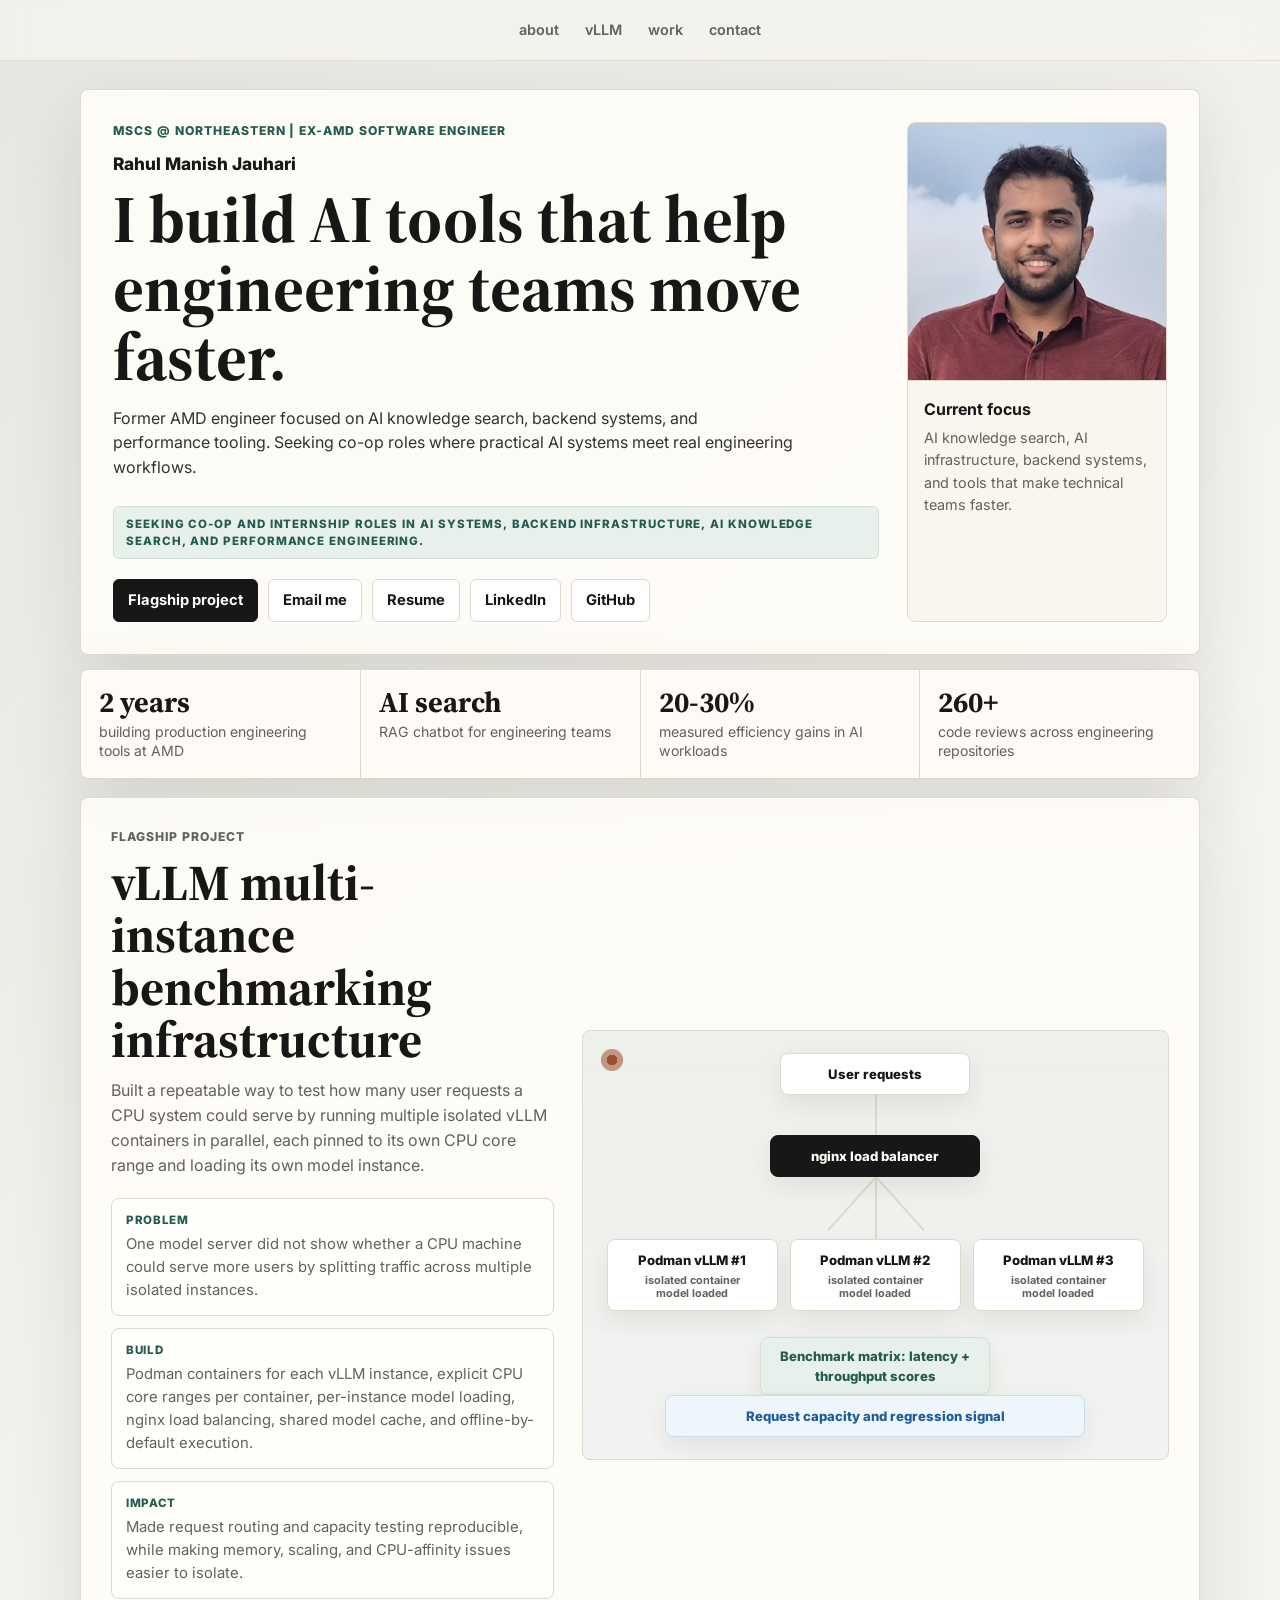
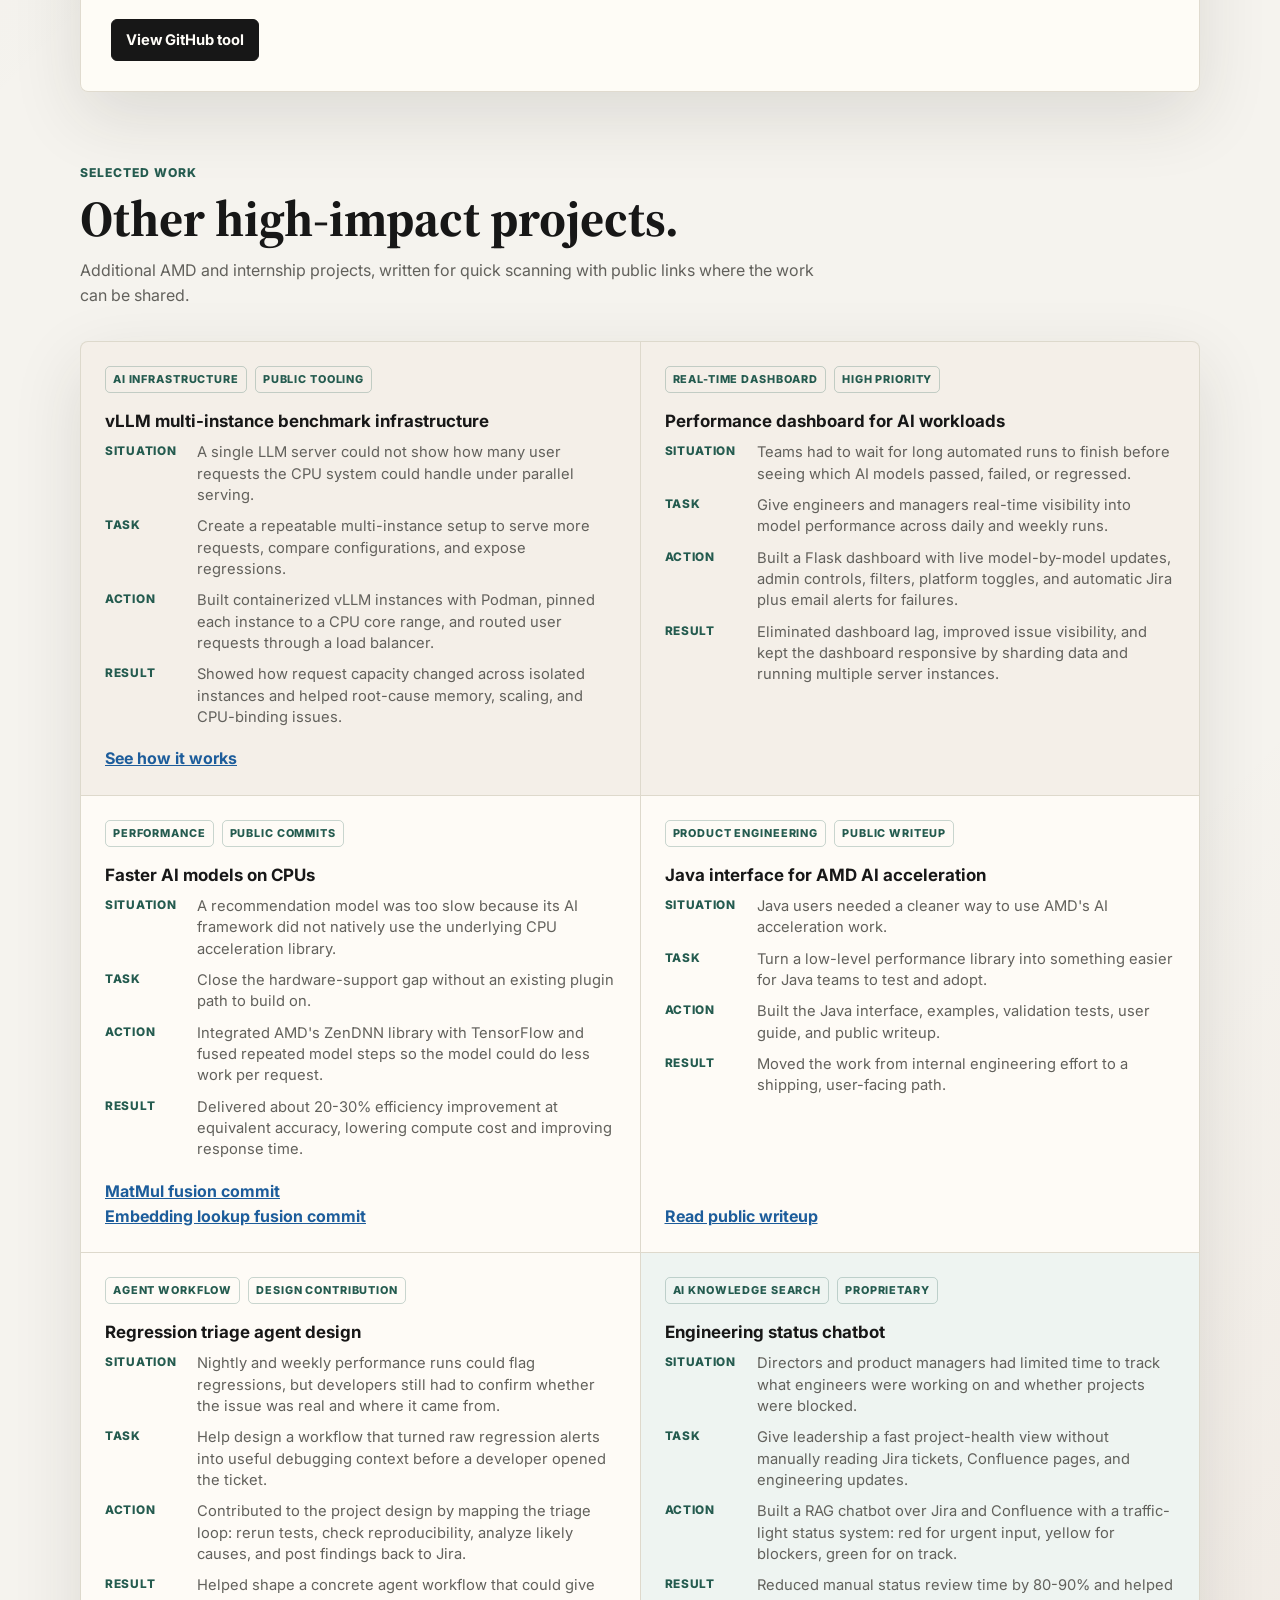
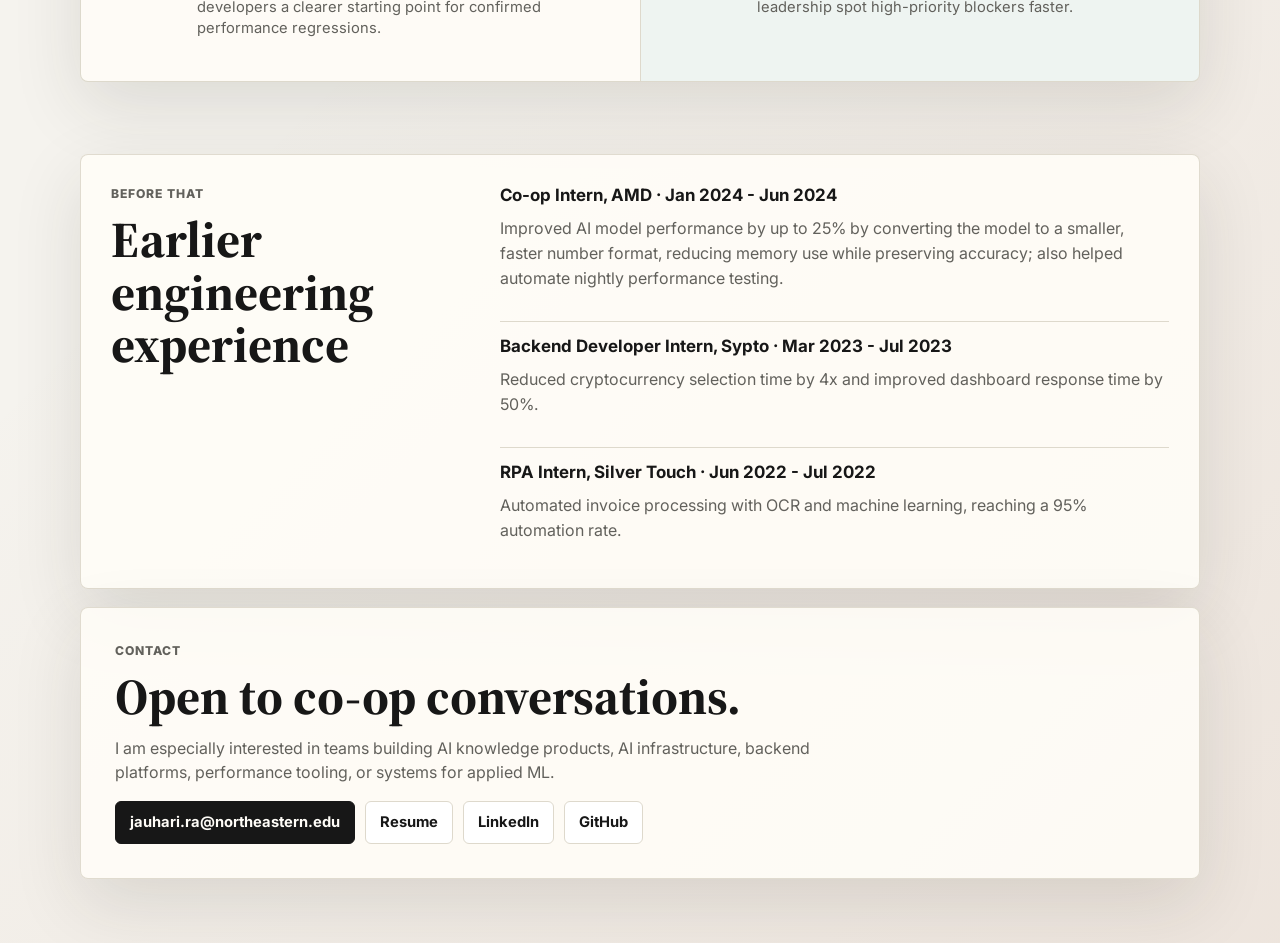
==== commit e45aaf05: "Add regression triage design project" ====
--- a/index.html
+++ b/index.html
@@ -167,6 +167,20 @@
       <a href="https://github.com/tensorflow/java/commit/3f94211d016fe8ec3f34a1f20b6824e865b2b8a9" target="_blank" rel="noopener">Read public writeup</a>
     </article>
 
+    <article class="work-card">
+      <div class="card-topline">
+        <span>Agent workflow</span>
+        <span>Design contribution</span>
+      </div>
+      <h3>Regression triage agent design</h3>
+      <dl class="star-list">
+        <div><dt>Situation</dt><dd>Nightly and weekly performance runs could flag regressions, but developers still had to confirm whether the issue was real and where it came from.</dd></div>
+        <div><dt>Task</dt><dd>Help design a workflow that turned raw regression alerts into useful debugging context before a developer opened the ticket.</dd></div>
+        <div><dt>Action</dt><dd>Contributed to the project design by mapping the triage loop: rerun tests, check reproducibility, analyze likely causes, and post findings back to Jira.</dd></div>
+        <div><dt>Result</dt><dd>Helped shape a concrete agent workflow that could give developers a clearer starting point for confirmed performance regressions.</dd></div>
+      </dl>
+    </article>
+
     <article class="work-card featured">
       <div class="card-topline">
         <span>AI knowledge search</span>
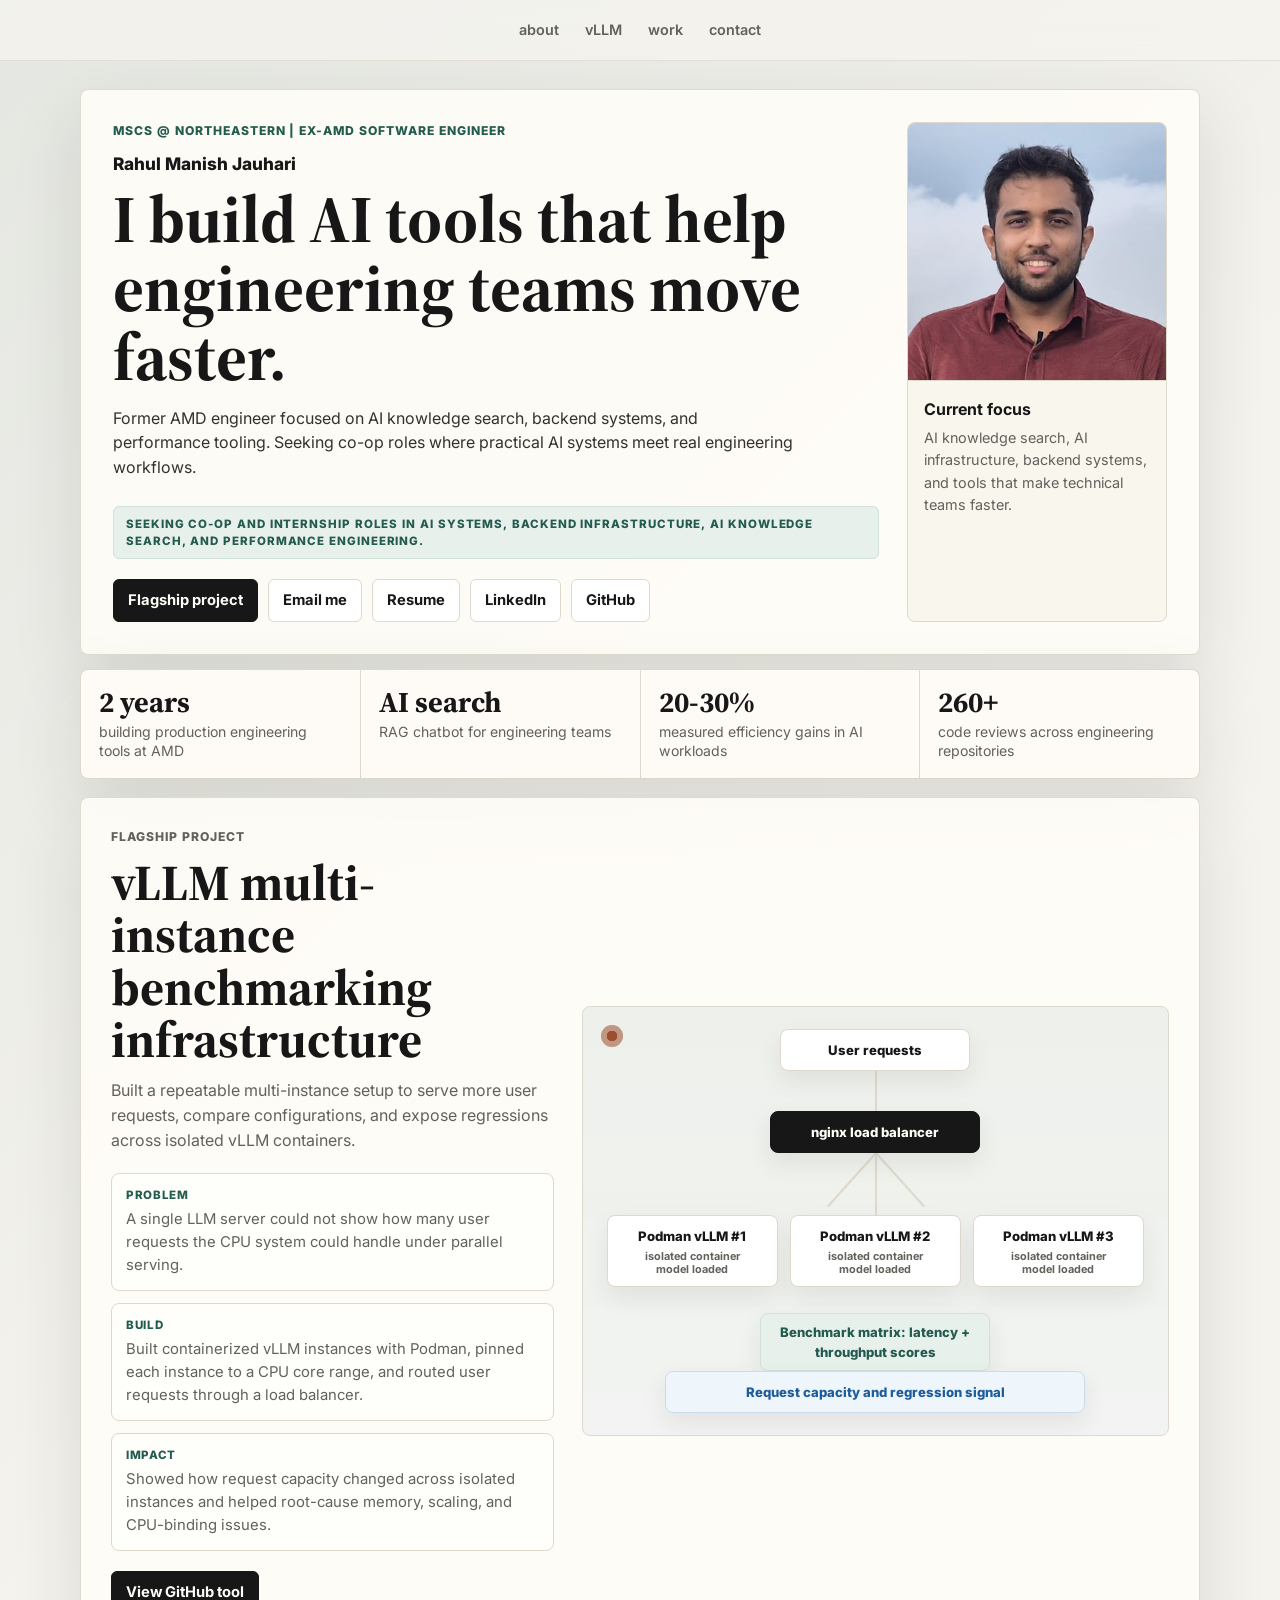
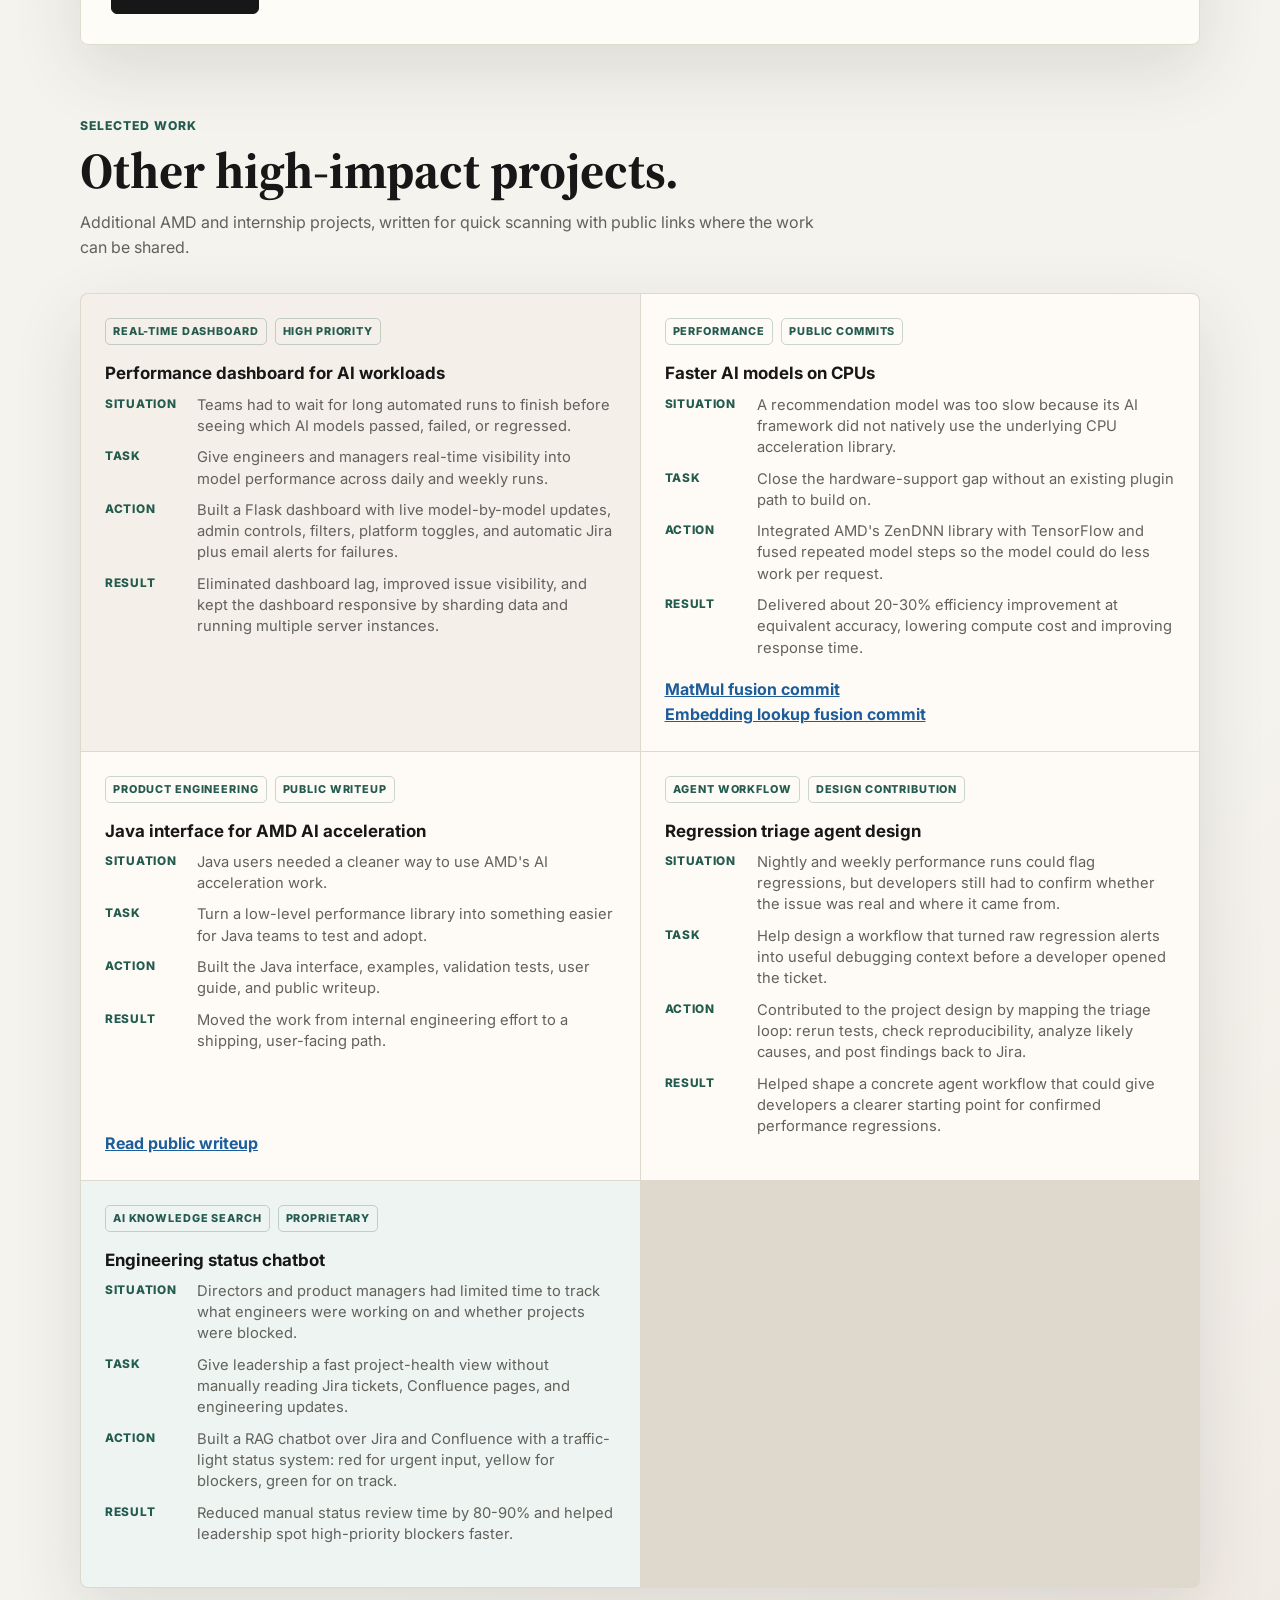
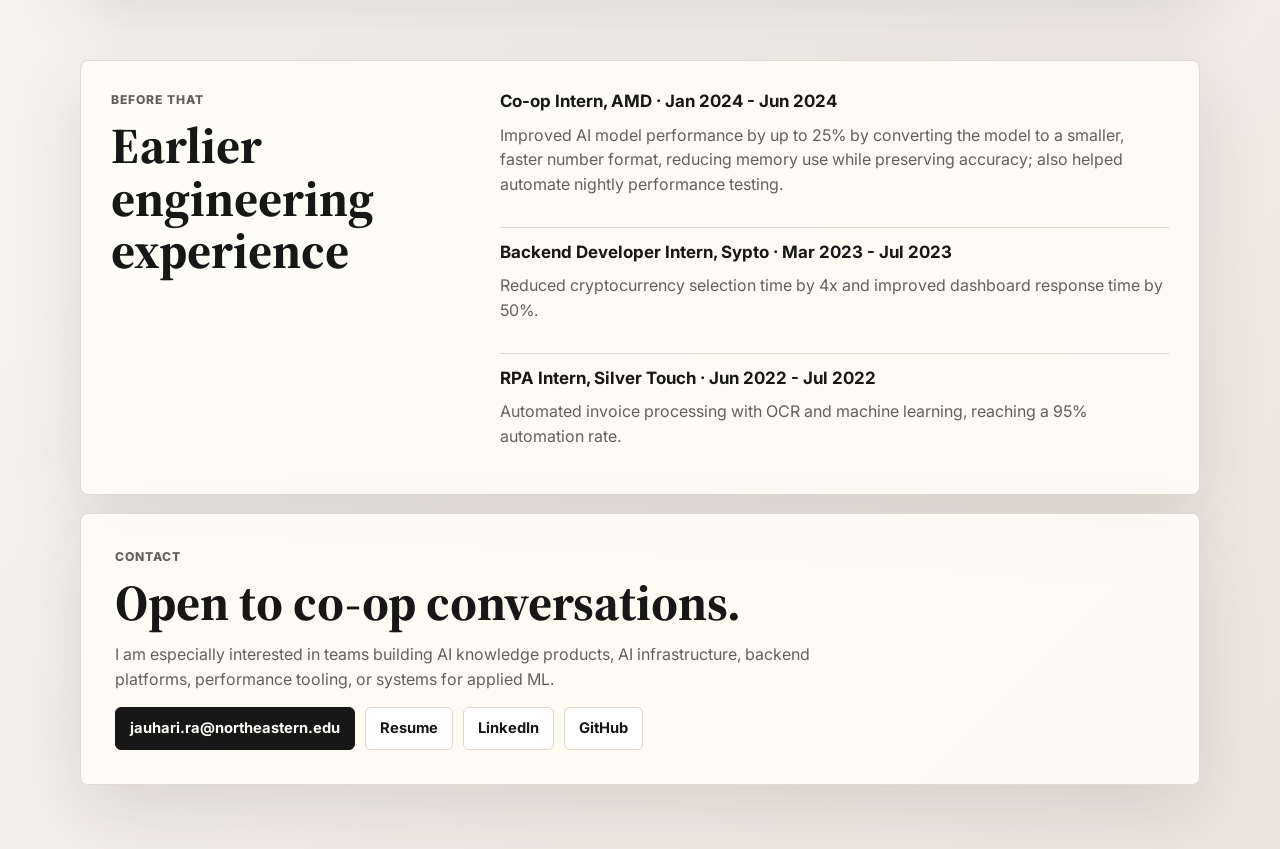
==== commit 5db60111: "Move vLLM details into flagship section" ====
--- a/index.html
+++ b/index.html
@@ -68,11 +68,11 @@
     <div class="flagship-copy">
       <p class="kicker">Flagship project</p>
       <h2>vLLM multi-instance benchmarking infrastructure</h2>
-      <p>Built a repeatable way to test how many user requests a CPU system could serve by running multiple isolated vLLM containers in parallel, each pinned to its own CPU core range and loading its own model instance.</p>
+      <p>Built a repeatable multi-instance setup to serve more user requests, compare configurations, and expose regressions across isolated vLLM containers.</p>
       <dl class="case-points">
-        <div><dt>Problem</dt><dd>One model server did not show whether a CPU machine could serve more users by splitting traffic across multiple isolated instances.</dd></div>
-        <div><dt>Build</dt><dd>Podman containers for each vLLM instance, explicit CPU core ranges per container, per-instance model loading, nginx load balancing, shared model cache, and offline-by-default execution.</dd></div>
-        <div><dt>Impact</dt><dd>Made request routing and capacity testing reproducible, while making memory, scaling, and CPU-affinity issues easier to isolate.</dd></div>
+        <div><dt>Problem</dt><dd>A single LLM server could not show how many user requests the CPU system could handle under parallel serving.</dd></div>
+        <div><dt>Build</dt><dd>Built containerized vLLM instances with Podman, pinned each instance to a CPU core range, and routed user requests through a load balancer.</dd></div>
+        <div><dt>Impact</dt><dd>Showed how request capacity changed across isolated instances and helped root-cause memory, scaling, and CPU-binding issues.</dd></div>
       </dl>
       <div class="actions compact-actions">
         <a class="button primary" href="https://github.com/amd/ZenDNN-pytorch-plugin/tree/main/.claude/skills/build-vllm-zentorch" target="_blank" rel="noopener">View GitHub tool</a>
@@ -108,21 +108,6 @@
   </section>
 
   <section class="work-grid" aria-label="Selected AMD work in STAR format">
-    <article class="work-card featured alt">
-      <div class="card-topline">
-        <span>AI infrastructure</span>
-        <span>Public tooling</span>
-      </div>
-      <h3>vLLM multi-instance benchmark infrastructure</h3>
-      <dl class="star-list">
-        <div><dt>Situation</dt><dd>A single LLM server could not show how many user requests the CPU system could handle under parallel serving.</dd></div>
-        <div><dt>Task</dt><dd>Create a repeatable multi-instance setup to serve more requests, compare configurations, and expose regressions.</dd></div>
-        <div><dt>Action</dt><dd>Built containerized vLLM instances with Podman, pinned each instance to a CPU core range, and routed user requests through a load balancer.</dd></div>
-        <div><dt>Result</dt><dd>Showed how request capacity changed across isolated instances and helped root-cause memory, scaling, and CPU-binding issues.</dd></div>
-      </dl>
-      <a href="#flagship">See how it works</a>
-    </article>
-
     <article class="work-card featured alt">
       <div class="card-topline">
         <span>Real-time dashboard</span>
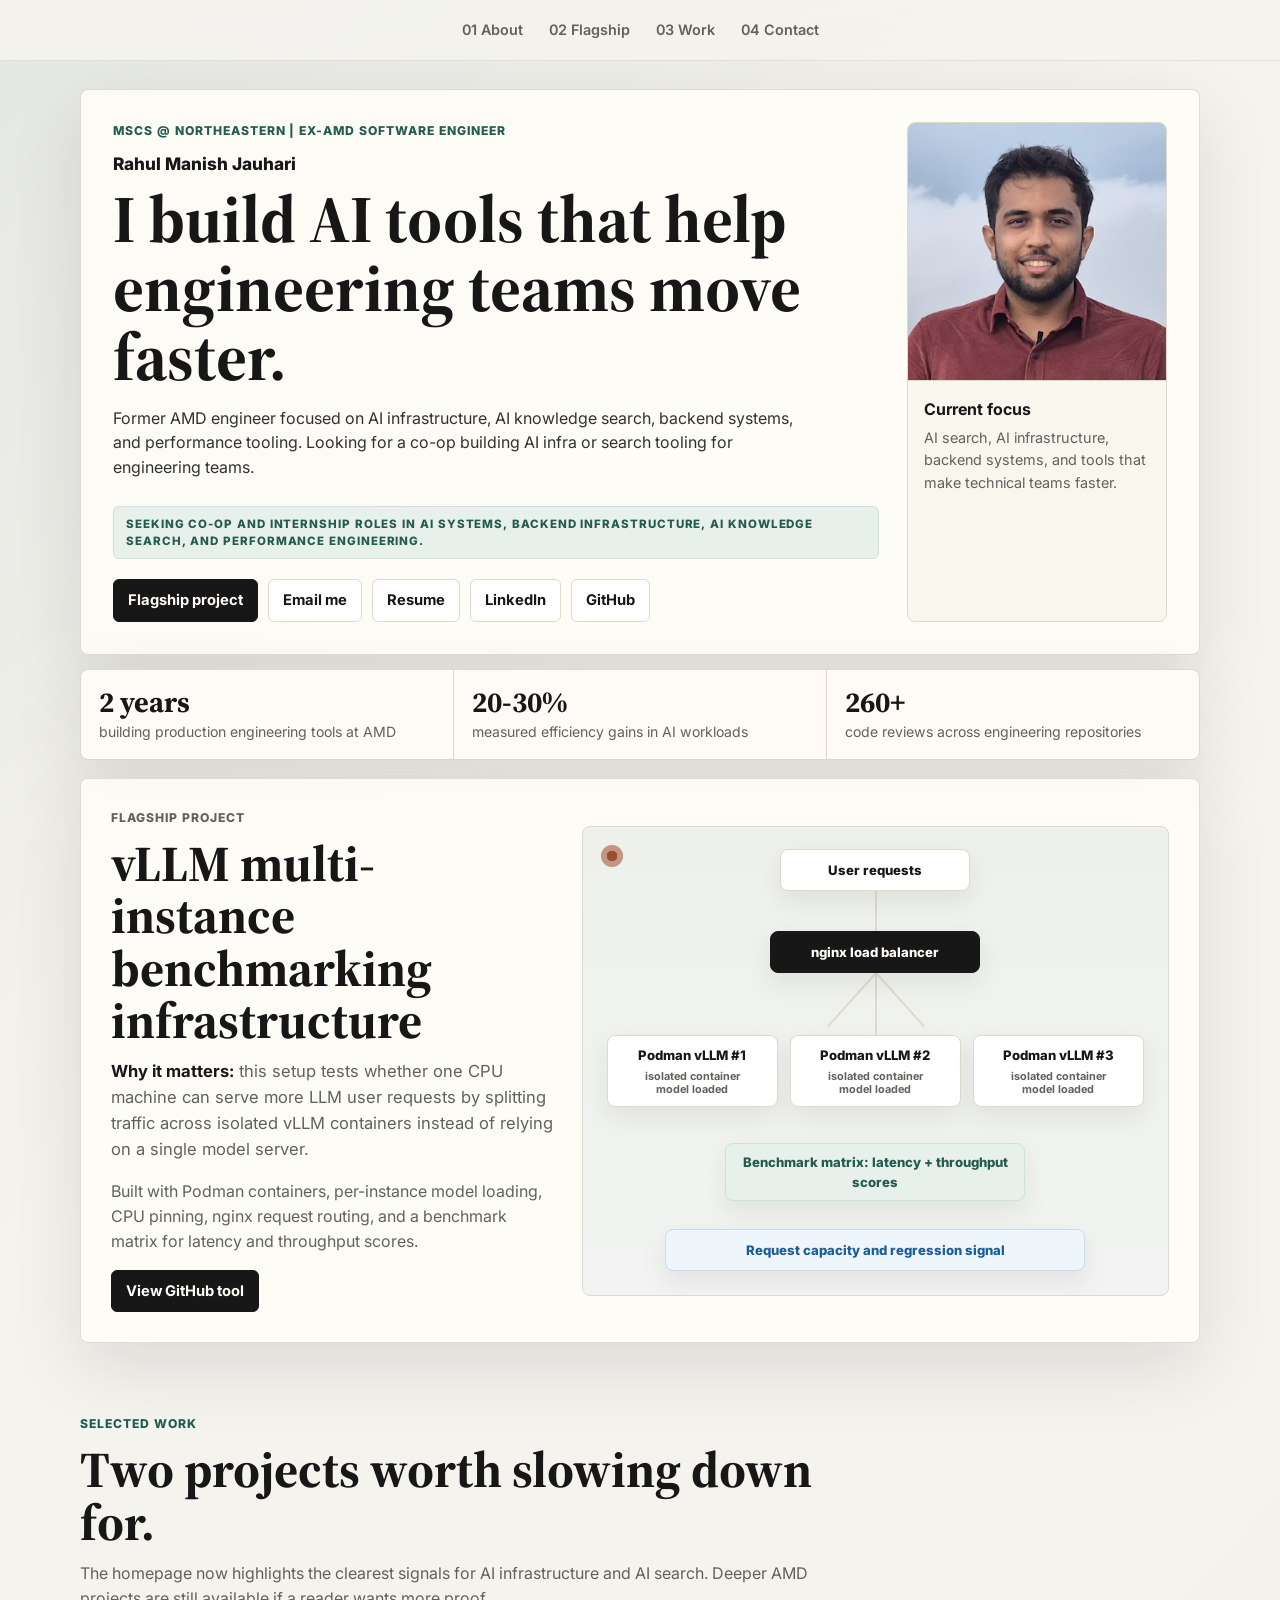
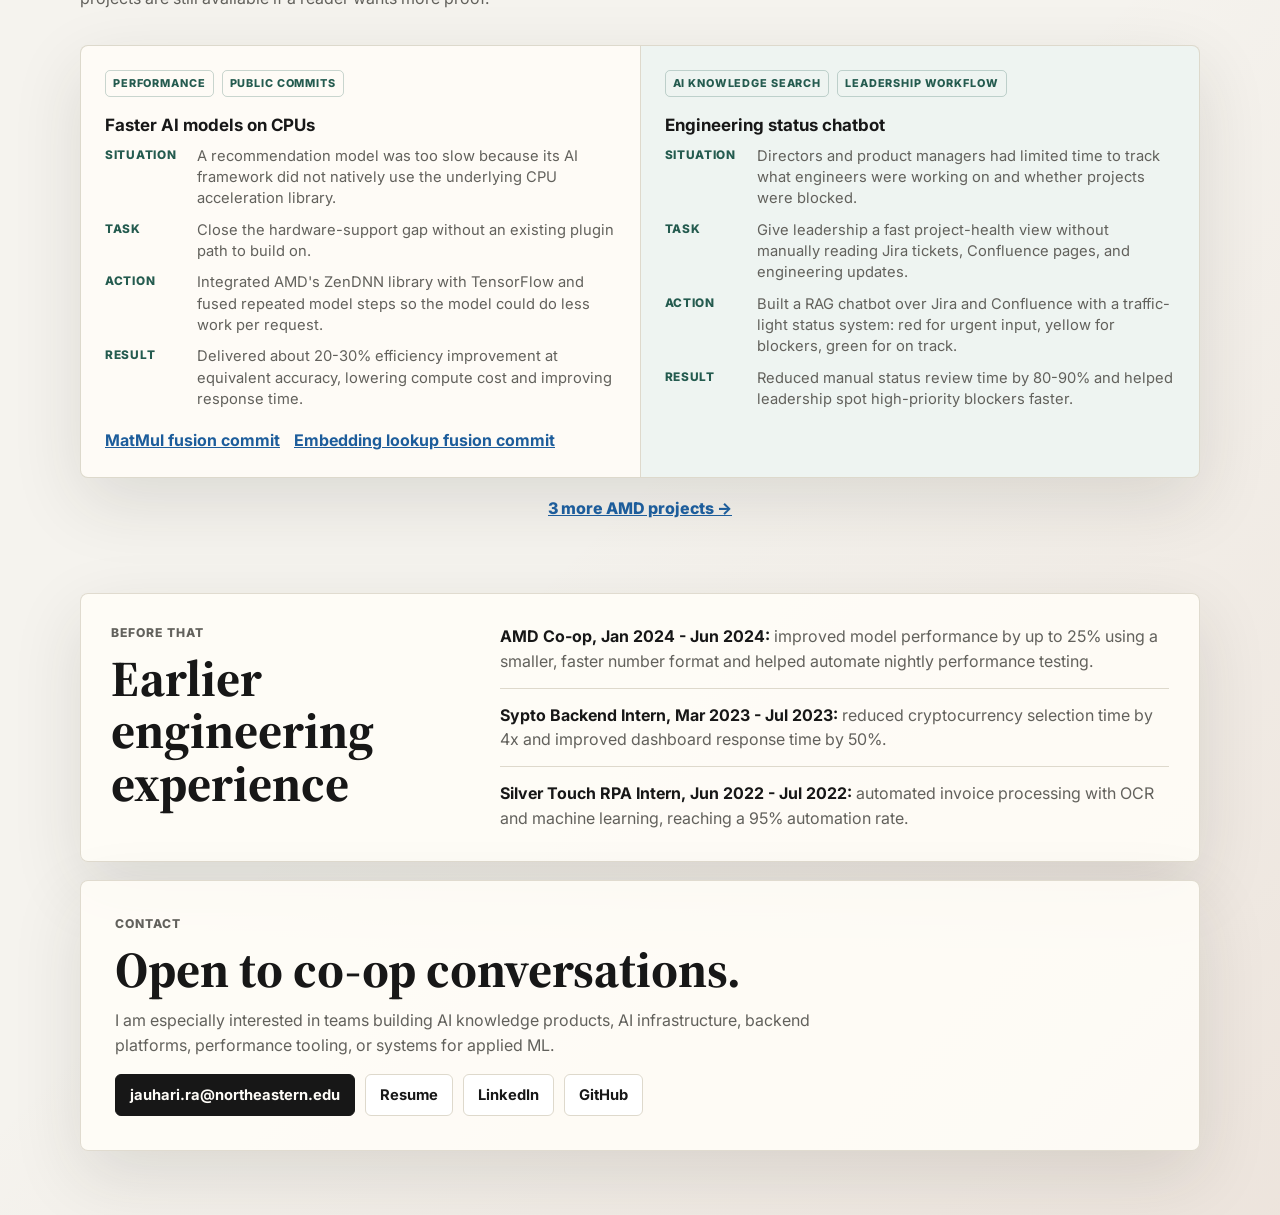
==== commit 7b2b2f33: "Streamline portfolio and restore STAR project cards" ====
--- a/index.html
+++ b/index.html
@@ -12,10 +12,10 @@
 </head>
 <body>
 <nav class="site-nav" aria-label="Primary">
-  <a href="#about">about</a>
-  <a href="#flagship">vLLM</a>
-  <a href="#work">work</a>
-  <a href="#contact">contact</a>
+  <a href="#about">01 About</a>
+  <a href="#flagship">02 Flagship</a>
+  <a href="#work">03 Work</a>
+  <a href="#contact">04 Contact</a>
 </nav>
 
 <main>
@@ -25,7 +25,7 @@
       <p class="identity">Rahul Manish Jauhari</p>
       <h1>I build AI tools that help engineering teams move faster.</h1>
       <p class="lede">
-        Former AMD engineer focused on AI knowledge search, backend systems, and performance tooling. Seeking co-op roles where practical AI systems meet real engineering workflows.
+        Former AMD engineer focused on AI infrastructure, AI knowledge search, backend systems, and performance tooling. Looking for a co-op building AI infra or search tooling for engineering teams.
       </p>
       <div class="availability">Seeking co-op and internship roles in AI systems, backend infrastructure, AI knowledge search, and performance engineering.</div>
       <div class="actions" aria-label="Primary links">
@@ -40,7 +40,7 @@
       <img src="photo.png" alt="Rahul Jauhari">
       <div>
         <strong>Current focus</strong>
-        <span>AI knowledge search, AI infrastructure, backend systems, and tools that make technical teams faster.</span>
+        <span>AI search, AI infrastructure, backend systems, and tools that make technical teams faster.</span>
       </div>
     </aside>
   </section>
@@ -49,10 +49,6 @@
     <div>
       <strong>2 years</strong>
       <span>building production engineering tools at AMD</span>
-    </div>
-    <div>
-      <strong>AI search</strong>
-      <span>RAG chatbot for engineering teams</span>
     </div>
     <div>
       <strong>20-30%</strong>
@@ -68,12 +64,8 @@
     <div class="flagship-copy">
       <p class="kicker">Flagship project</p>
       <h2>vLLM multi-instance benchmarking infrastructure</h2>
-      <p>Built a repeatable multi-instance setup to serve more user requests, compare configurations, and expose regressions across isolated vLLM containers.</p>
-      <dl class="case-points">
-        <div><dt>Problem</dt><dd>A single LLM server could not show how many user requests the CPU system could handle under parallel serving.</dd></div>
-        <div><dt>Build</dt><dd>Built containerized vLLM instances with Podman, pinned each instance to a CPU core range, and routed user requests through a load balancer.</dd></div>
-        <div><dt>Impact</dt><dd>Showed how request capacity changed across isolated instances and helped root-cause memory, scaling, and CPU-binding issues.</dd></div>
-      </dl>
+      <p class="impact-line"><strong>Why it matters:</strong> this setup tests whether one CPU machine can serve more LLM user requests by splitting traffic across isolated vLLM containers instead of relying on a single model server.</p>
+      <p>Built with Podman containers, per-instance model loading, CPU pinning, nginx request routing, and a benchmark matrix for latency and throughput scores.</p>
       <div class="actions compact-actions">
         <a class="button primary" href="https://github.com/amd/ZenDNN-pytorch-plugin/tree/main/.claude/skills/build-vllm-zentorch" target="_blank" rel="noopener">View GitHub tool</a>
       </div>
@@ -103,25 +95,11 @@
 
   <section class="section-heading" id="work">
     <p class="kicker">Selected work</p>
-    <h2>Other high-impact projects.</h2>
-    <p>Additional AMD and internship projects, written for quick scanning with public links where the work can be shared.</p>
+    <h2>Two projects worth slowing down for.</h2>
+    <p>The homepage now highlights the clearest signals for AI infrastructure and AI search. Deeper AMD projects are still available if a reader wants more proof.</p>
   </section>
 
   <section class="work-grid" aria-label="Selected AMD work in STAR format">
-    <article class="work-card featured alt">
-      <div class="card-topline">
-        <span>Real-time dashboard</span>
-        <span>High priority</span>
-      </div>
-      <h3>Performance dashboard for AI workloads</h3>
-      <dl class="star-list">
-        <div><dt>Situation</dt><dd>Teams had to wait for long automated runs to finish before seeing which AI models passed, failed, or regressed.</dd></div>
-        <div><dt>Task</dt><dd>Give engineers and managers real-time visibility into model performance across daily and weekly runs.</dd></div>
-        <div><dt>Action</dt><dd>Built a Flask dashboard with live model-by-model updates, admin controls, filters, platform toggles, and automatic Jira plus email alerts for failures.</dd></div>
-        <div><dt>Result</dt><dd>Eliminated dashboard lag, improved issue visibility, and kept the dashboard responsive by sharding data and running multiple server instances.</dd></div>
-      </dl>
-    </article>
-
     <article class="work-card">
       <div class="card-topline">
         <span>Performance</span>
@@ -134,42 +112,16 @@
         <div><dt>Action</dt><dd>Integrated AMD's ZenDNN library with TensorFlow and fused repeated model steps so the model could do less work per request.</dd></div>
         <div><dt>Result</dt><dd>Delivered about 20-30% efficiency improvement at equivalent accuracy, lowering compute cost and improving response time.</dd></div>
       </dl>
-      <a href="https://github.com/amd/ZenDNN-tensorflow-plugin/commit/2c1650050182f00a0d45e8ec404236c8e188586e" target="_blank" rel="noopener">MatMul fusion commit</a>
-      <a href="https://github.com/amd/ZenDNN-tensorflow-plugin/commit/29389e491c4b8b970abcb4ea4f7fc2820c6c2945" target="_blank" rel="noopener">Embedding lookup fusion commit</a>
-    </article>
-    <article class="work-card">
-      <div class="card-topline">
-        <span>Product engineering</span>
-        <span>Public writeup</span>
+      <div class="project-links">
+        <a href="https://github.com/amd/ZenDNN-tensorflow-plugin/commit/2c1650050182f00a0d45e8ec404236c8e188586e" target="_blank" rel="noopener">MatMul fusion commit</a>
+        <a href="https://github.com/amd/ZenDNN-tensorflow-plugin/commit/29389e491c4b8b970abcb4ea4f7fc2820c6c2945" target="_blank" rel="noopener">Embedding lookup fusion commit</a>
       </div>
-      <h3>Java interface for AMD AI acceleration</h3>
-      <dl class="star-list">
-        <div><dt>Situation</dt><dd>Java users needed a cleaner way to use AMD's AI acceleration work.</dd></div>
-        <div><dt>Task</dt><dd>Turn a low-level performance library into something easier for Java teams to test and adopt.</dd></div>
-        <div><dt>Action</dt><dd>Built the Java interface, examples, validation tests, user guide, and public writeup.</dd></div>
-        <div><dt>Result</dt><dd>Moved the work from internal engineering effort to a shipping, user-facing path.</dd></div>
-      </dl>
-      <a href="https://github.com/tensorflow/java/commit/3f94211d016fe8ec3f34a1f20b6824e865b2b8a9" target="_blank" rel="noopener">Read public writeup</a>
-    </article>
-
-    <article class="work-card">
-      <div class="card-topline">
-        <span>Agent workflow</span>
-        <span>Design contribution</span>
-      </div>
-      <h3>Regression triage agent design</h3>
-      <dl class="star-list">
-        <div><dt>Situation</dt><dd>Nightly and weekly performance runs could flag regressions, but developers still had to confirm whether the issue was real and where it came from.</dd></div>
-        <div><dt>Task</dt><dd>Help design a workflow that turned raw regression alerts into useful debugging context before a developer opened the ticket.</dd></div>
-        <div><dt>Action</dt><dd>Contributed to the project design by mapping the triage loop: rerun tests, check reproducibility, analyze likely causes, and post findings back to Jira.</dd></div>
-        <div><dt>Result</dt><dd>Helped shape a concrete agent workflow that could give developers a clearer starting point for confirmed performance regressions.</dd></div>
-      </dl>
     </article>
 
     <article class="work-card featured">
       <div class="card-topline">
         <span>AI knowledge search</span>
-        <span>Proprietary</span>
+        <span>Leadership workflow</span>
       </div>
       <h3>Engineering status chatbot</h3>
       <dl class="star-list">
@@ -179,28 +131,22 @@
         <div><dt>Result</dt><dd>Reduced manual status review time by 80-90% and helped leadership spot high-priority blockers faster.</dd></div>
       </dl>
     </article>
+  </section>
 
-  </section>
+  <div class="more-link">
+    <a href="more-projects.html">3 more AMD projects -></a>
+  </div>
 
   <section class="experience-strip" aria-label="Additional experience">
     <div>
       <p class="kicker">Before that</p>
       <h2>Earlier engineering experience</h2>
     </div>
-    <div class="timeline">
-      <article>
-        <h3>Co-op Intern, AMD · Jan 2024 - Jun 2024</h3>
-        <p>Improved AI model performance by up to 25% by converting the model to a smaller, faster number format, reducing memory use while preserving accuracy; also helped automate nightly performance testing.</p>
-      </article>
-      <article>
-        <h3>Backend Developer Intern, Sypto · Mar 2023 - Jul 2023</h3>
-        <p>Reduced cryptocurrency selection time by 4x and improved dashboard response time by 50%.</p>
-      </article>
-      <article>
-        <h3>RPA Intern, Silver Touch · Jun 2022 - Jul 2022</h3>
-        <p>Automated invoice processing with OCR and machine learning, reaching a 95% automation rate.</p>
-      </article>
-    </div>
+    <ul class="experience-list">
+      <li><strong>AMD Co-op, Jan 2024 - Jun 2024:</strong> improved model performance by up to 25% using a smaller, faster number format and helped automate nightly performance testing.</li>
+      <li><strong>Sypto Backend Intern, Mar 2023 - Jul 2023:</strong> reduced cryptocurrency selection time by 4x and improved dashboard response time by 50%.</li>
+      <li><strong>Silver Touch RPA Intern, Jun 2022 - Jul 2022:</strong> automated invoice processing with OCR and machine learning, reaching a 95% automation rate.</li>
+    </ul>
   </section>
 
   <section class="contact" id="contact">
--- a/style.css
+++ b/style.css
@@ -235,7 +235,7 @@
 
 .metrics {
   display: grid;
-  grid-template-columns: repeat(4, minmax(0, 1fr));
+  grid-template-columns: repeat(3, minmax(0, 1fr));
   gap: 1px;
   overflow: hidden;
   margin-top: 14px;
@@ -289,6 +289,12 @@
   flex-direction: column;
   padding: 24px;
   background: rgba(255, 253, 248, 0.96);
+}
+
+.work-card:last-child:nth-child(odd) {
+  grid-column: 1 / -1;
+  justify-self: center;
+  width: calc((100% - 1px) / 2);
 }
 
 .work-card.featured {
@@ -319,6 +325,7 @@
 .work-card li,
 .details-grid p,
 .experience-strip p,
+.experience-list li,
 .contact p,
 .system-sketch p {
   color: var(--muted);
@@ -366,6 +373,51 @@
   margin-top: auto;
   color: var(--blue);
   font-weight: 700;
+}
+
+.compact-work .work-card p {
+  margin-bottom: 18px;
+  font-size: 0.98rem;
+}
+
+.project-links {
+  display: flex;
+  flex-wrap: wrap;
+  gap: 14px;
+  margin-top: auto;
+}
+
+.project-links a {
+  margin-top: 0;
+}
+
+.more-link {
+  display: flex;
+  justify-content: center;
+  margin: 18px 0 0;
+}
+
+.more-link a {
+  color: var(--blue);
+  font-weight: 800;
+}
+
+.impact-line {
+  color: #33322e;
+  font-size: 1.04rem;
+}
+
+.impact-line strong {
+  color: var(--ink);
+}
+
+.more-heading {
+  max-width: 820px;
+  padding-top: 28px;
+}
+
+.more-heading h1 {
+  margin-bottom: 12px;
 }
 
 .flagship {
@@ -416,7 +468,7 @@
 
 .benchmark-animation {
   position: relative;
-  min-height: 430px;
+  min-height: 470px;
   overflow: hidden;
   padding: 24px;
   background:
@@ -496,8 +548,8 @@
 
 .cache {
   left: 50%;
-  top: 306px;
-  width: 230px;
+  top: 316px;
+  width: 300px;
   color: var(--green);
   background: #e8f0ec;
   border-color: #cfe1d9;
@@ -507,7 +559,7 @@
 
 .results {
   left: 50%;
-  bottom: 22px;
+  bottom: 24px;
   width: min(420px, calc(100% - 48px));
   color: var(--blue);
   background: #eef5fb;
@@ -574,9 +626,9 @@
   8% { opacity: 1; }
   28% { top: 125px; left: 50%; }
   50% { top: 238px; left: 18%; }
-  70% { top: 332px; left: 50%; }
-  88% { top: 383px; left: 50%; opacity: 1; }
-  100% { top: 383px; left: 50%; opacity: 0; }
+  70% { top: 346px; left: 50%; }
+  88% { top: 428px; left: 50%; opacity: 1; }
+  100% { top: 428px; left: 50%; opacity: 0; }
 }
 
 @keyframes packet-center {
@@ -584,9 +636,9 @@
   8% { opacity: 1; }
   28% { top: 125px; left: 50%; }
   50% { top: 238px; left: 50%; }
-  70% { top: 332px; left: 50%; }
-  88% { top: 383px; left: 50%; opacity: 1; }
-  100% { top: 383px; left: 50%; opacity: 0; }
+  70% { top: 346px; left: 50%; }
+  88% { top: 428px; left: 50%; opacity: 1; }
+  100% { top: 428px; left: 50%; opacity: 0; }
 }
 
 @keyframes packet-right {
@@ -594,9 +646,9 @@
   8% { opacity: 1; }
   28% { top: 125px; left: 50%; }
   50% { top: 238px; left: 82%; }
-  70% { top: 332px; left: 50%; }
-  88% { top: 383px; left: 50%; opacity: 1; }
-  100% { top: 383px; left: 50%; opacity: 0; }
+  70% { top: 346px; left: 50%; }
+  88% { top: 428px; left: 50%; opacity: 1; }
+  100% { top: 428px; left: 50%; opacity: 0; }
 }
 
 @keyframes node-pulse {
@@ -683,7 +735,8 @@
   border-radius: 8px;
 }
 
-.timeline {
+.timeline,
+.experience-list {
   display: grid;
   gap: 14px;
 }
@@ -696,6 +749,26 @@
 .timeline article:last-child {
   padding-bottom: 0;
   border-bottom: 0;
+}
+
+.experience-list {
+  margin: 0;
+  padding: 0;
+  list-style: none;
+}
+
+.experience-list li {
+  padding-bottom: 14px;
+  border-bottom: 1px solid var(--line);
+}
+
+.experience-list li:last-child {
+  padding-bottom: 0;
+  border-bottom: 0;
+}
+
+.experience-list strong {
+  color: var(--ink);
 }
 
 .contact {
@@ -763,7 +836,7 @@
   }
 
   .benchmark-animation {
-    min-height: 380px;
+    min-height: 470px;
     padding: 18px;
   }
 
@@ -787,9 +860,12 @@
   }
 
   .request,
-  .balancer,
+  .balancer {
+    width: min(210px, calc(100% - 36px));
+  }
+
   .cache {
-    width: min(210px, calc(100% - 36px));
+    width: min(300px, calc(100% - 36px));
   }
 
   .metrics,
@@ -802,6 +878,12 @@
     padding: 22px;
   }
 
+  .work-card:last-child:nth-child(odd) {
+    grid-column: auto;
+    justify-self: stretch;
+    width: auto;
+  }
+
   .star-list div {
     grid-template-columns: 1fr;
     gap: 2px;
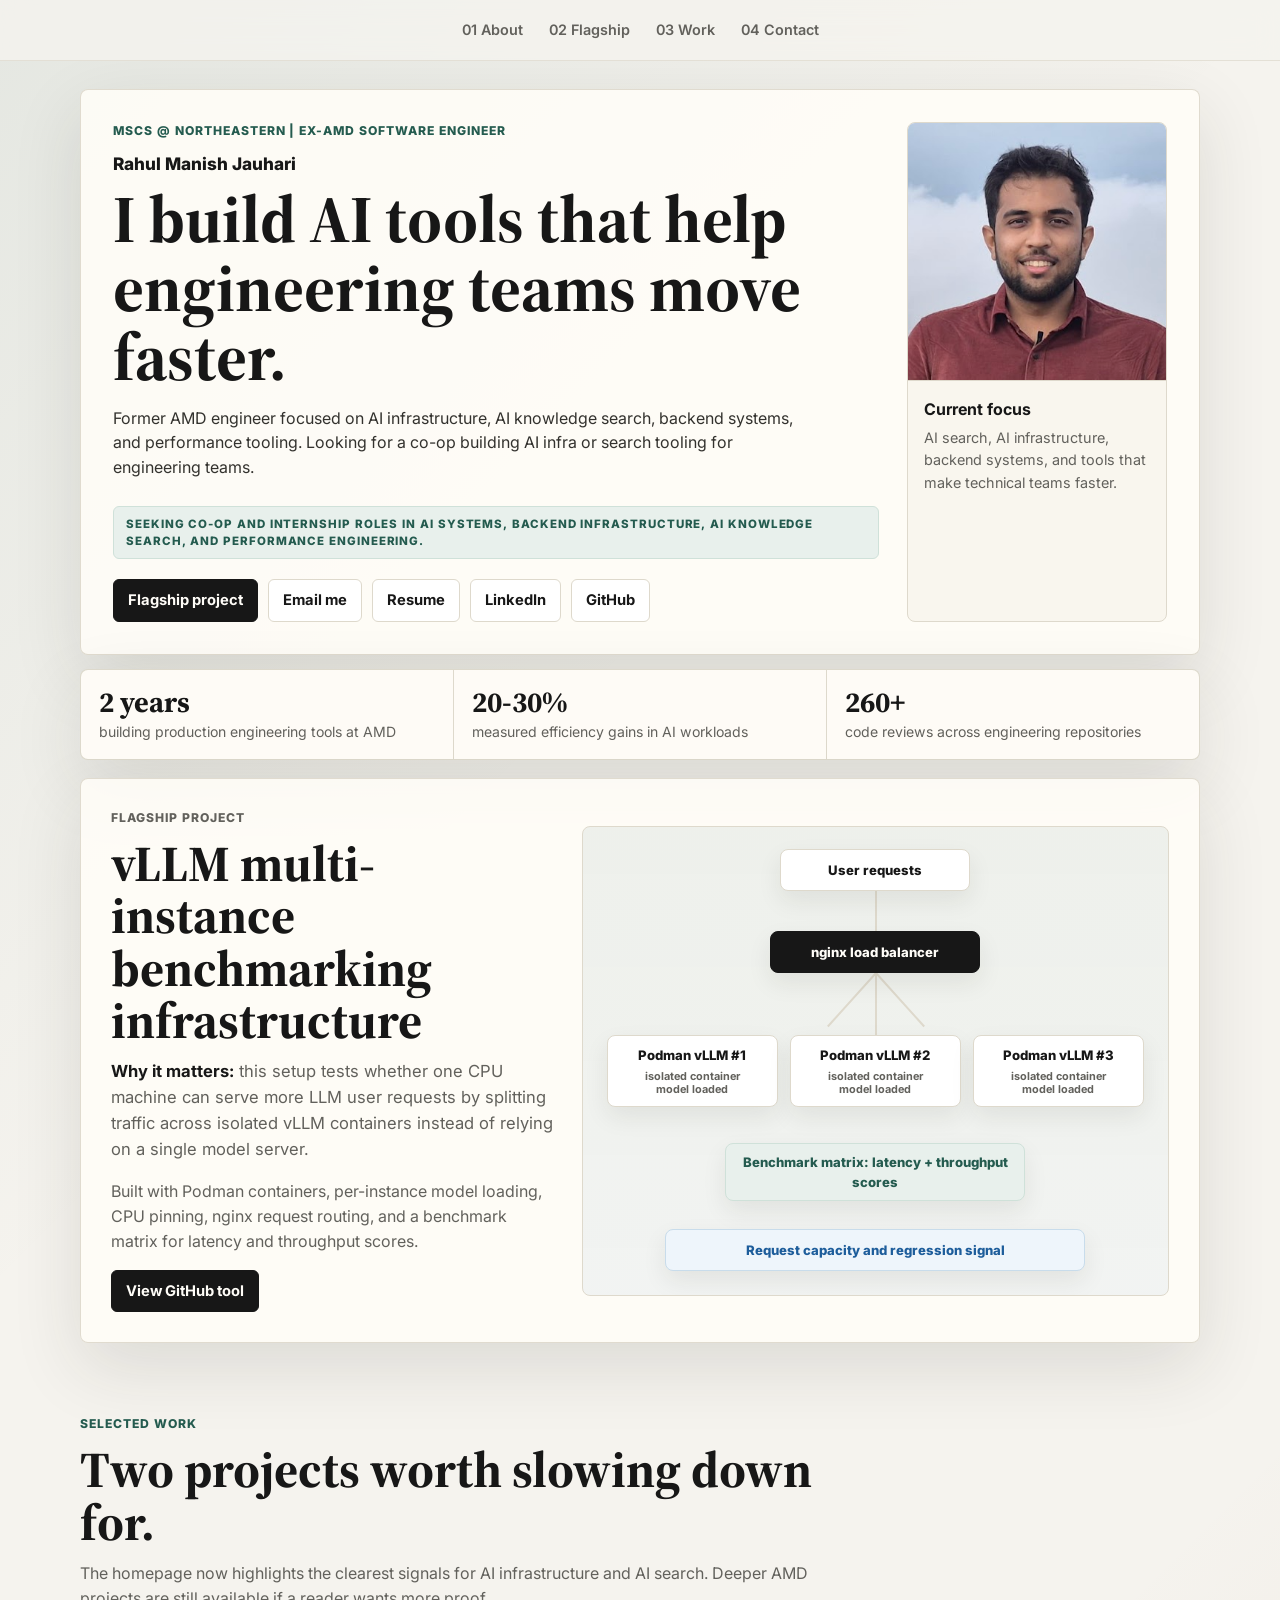
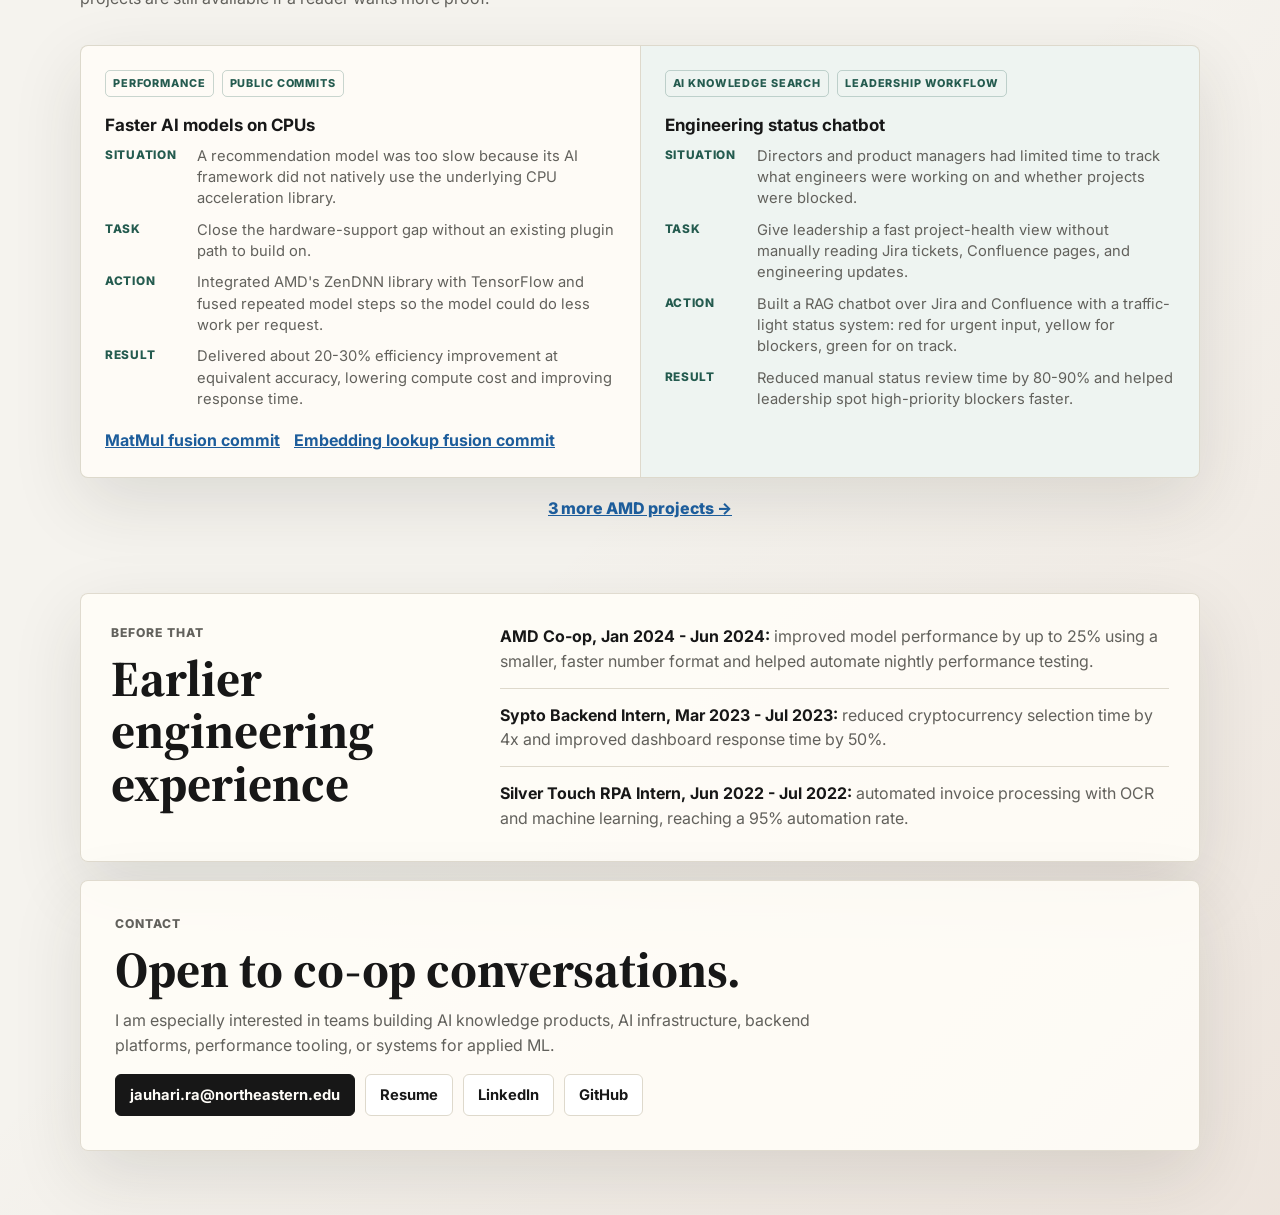
==== commit c5b003f1: "Simplify vLLM diagram animation to one five-second cycle" ====
--- a/index.html
+++ b/index.html
@@ -87,9 +87,6 @@
       <span class="packet packet-a"></span>
       <span class="packet packet-b"></span>
       <span class="packet packet-c"></span>
-      <span class="packet packet-d"></span>
-      <span class="packet packet-e"></span>
-      <span class="packet packet-f"></span>
     </div>
   </section>
 
--- a/style.css
+++ b/style.css
@@ -528,7 +528,6 @@
   min-height: 72px;
   flex-direction: column;
   gap: 4px;
-  animation: node-pulse 3.6s ease-in-out infinite;
 }
 
 .instance-row .anim-node span {
@@ -536,14 +535,6 @@
   font-size: 0.68rem;
   font-weight: 700;
   line-height: 1.2;
-}
-
-.instance-row .anim-node:nth-child(2) {
-  animation-delay: 0.35s;
-}
-
-.instance-row .anim-node:nth-child(3) {
-  animation-delay: 0.7s;
 }
 
 .cache {
@@ -554,7 +545,6 @@
   background: #e8f0ec;
   border-color: #cfe1d9;
   transform: translateX(-50%);
-  animation: cache-pulse 3.6s ease-in-out infinite;
 }
 
 .results {
@@ -606,65 +596,45 @@
   z-index: 3;
   width: 10px;
   height: 10px;
+  opacity: 0;
   background: var(--rust);
   border-radius: 50%;
   box-shadow: 0 0 0 6px rgba(154, 79, 46, 0.12);
-  animation-duration: 3.6s;
+  animation-duration: 4s;
   animation-timing-function: linear;
-  animation-iteration-count: infinite;
+  animation-fill-mode: both;
 }
 
 .packet-a { animation-name: packet-left; animation-delay: 0s; }
-.packet-b { animation-name: packet-center; animation-delay: 0.55s; }
-.packet-c { animation-name: packet-right; animation-delay: 1.1s; }
-.packet-d { animation-name: packet-left; animation-delay: 1.65s; }
-.packet-e { animation-name: packet-center; animation-delay: 2.2s; }
-.packet-f { animation-name: packet-right; animation-delay: 2.75s; }
+.packet-b { animation-name: packet-center; animation-delay: 0.5s; }
+.packet-c { animation-name: packet-right; animation-delay: 1s; }
 
 @keyframes packet-left {
-  0% { top: 43px; left: 50%; opacity: 0; }
-  8% { opacity: 1; }
-  28% { top: 125px; left: 50%; }
-  50% { top: 238px; left: 18%; }
-  70% { top: 346px; left: 50%; }
-  88% { top: 428px; left: 50%; opacity: 1; }
-  100% { top: 428px; left: 50%; opacity: 0; }
+  0% { top: 60px; left: 50%; opacity: 0; }
+  12% { opacity: 1; }
+  45% { top: 164px; left: 50%; }
+  85% { top: 235px; left: 18%; opacity: 1; }
+  100% { top: 235px; left: 18%; opacity: 0; }
 }
 
 @keyframes packet-center {
-  0% { top: 43px; left: 50%; opacity: 0; }
-  8% { opacity: 1; }
-  28% { top: 125px; left: 50%; }
-  50% { top: 238px; left: 50%; }
-  70% { top: 346px; left: 50%; }
-  88% { top: 428px; left: 50%; opacity: 1; }
-  100% { top: 428px; left: 50%; opacity: 0; }
+  0% { top: 60px; left: 50%; opacity: 0; }
+  12% { opacity: 1; }
+  45% { top: 164px; left: 50%; }
+  85% { top: 235px; left: 50%; opacity: 1; }
+  100% { top: 235px; left: 50%; opacity: 0; }
 }
 
 @keyframes packet-right {
-  0% { top: 43px; left: 50%; opacity: 0; }
-  8% { opacity: 1; }
-  28% { top: 125px; left: 50%; }
-  50% { top: 238px; left: 82%; }
-  70% { top: 346px; left: 50%; }
-  88% { top: 428px; left: 50%; opacity: 1; }
-  100% { top: 428px; left: 50%; opacity: 0; }
-}
-
-@keyframes node-pulse {
-  0%, 100% { border-color: var(--line); transform: translateY(0); }
-  45% { border-color: var(--green); transform: translateY(-2px); }
-}
-
-@keyframes cache-pulse {
-  0%, 100% { box-shadow: 0 10px 25px rgba(43, 38, 29, 0.08); }
-  55% { box-shadow: 0 0 0 8px rgba(36, 91, 79, 0.1); }
+  0% { top: 60px; left: 50%; opacity: 0; }
+  12% { opacity: 1; }
+  45% { top: 164px; left: 50%; }
+  85% { top: 235px; left: 82%; opacity: 1; }
+  100% { top: 235px; left: 82%; opacity: 0; }
 }
 
 @media (prefers-reduced-motion: reduce) {
-  .packet,
-  .instance-row .anim-node,
-  .cache {
+  .packet {
     animation: none;
   }
 }
